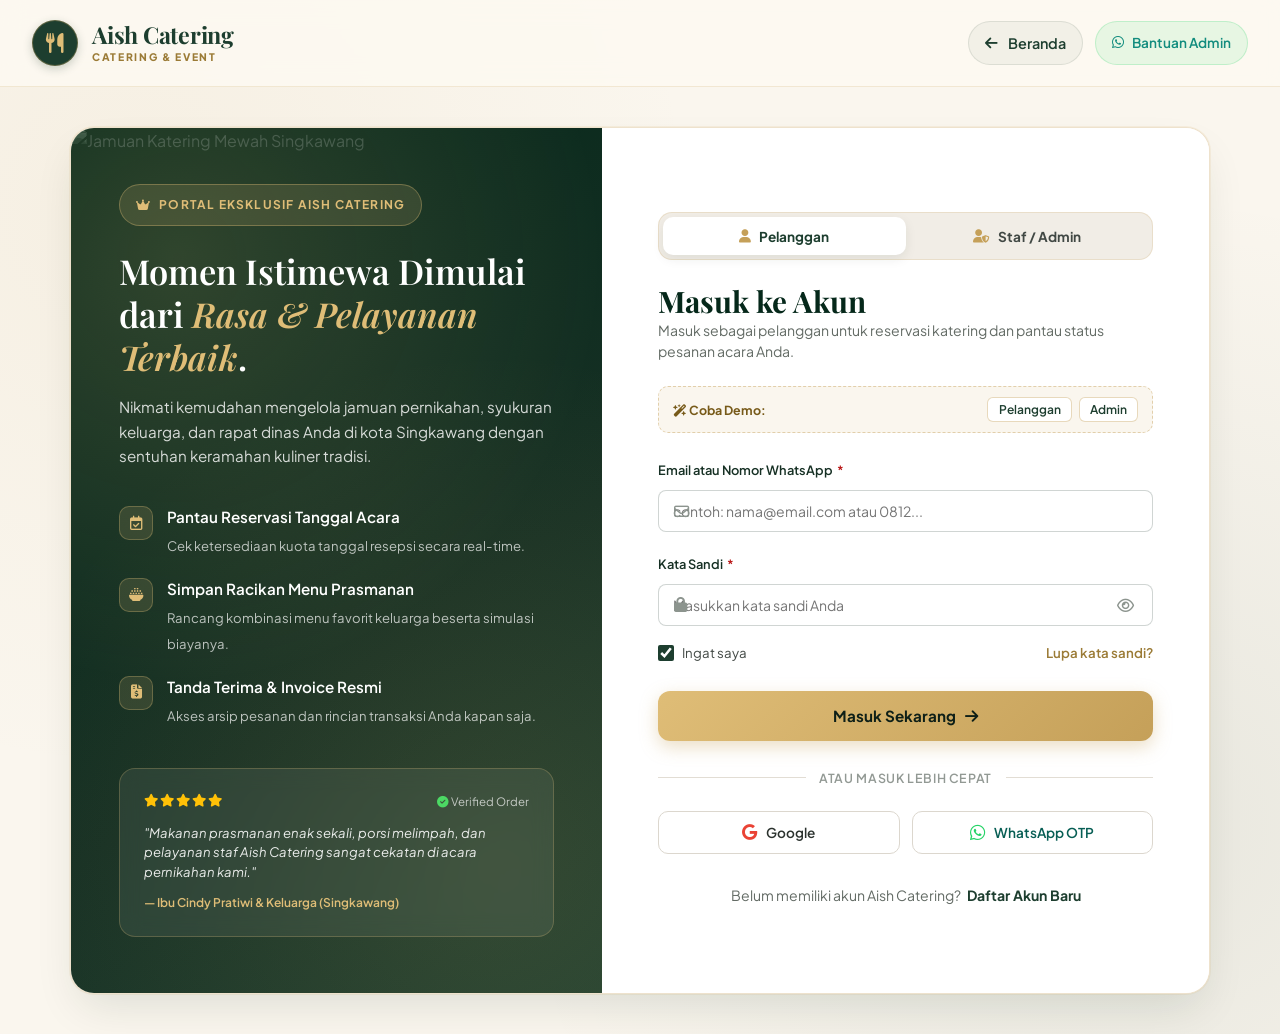
==== login.html @ 2d5d62dc "feat: tambah form login, css auth, navbar Login" ====
<!DOCTYPE html>
<html lang="id">
<head>
  <meta charset="UTF-8">
  <meta name="viewport" content="width=device-width, initial-scale=1.0">
  <title>Masuk Akun - Aish Catering Singkawang | Cita Rasa Istimewa Tradisi Singkawang</title>
  <meta name="description" content="Masuk ke portal resmi Aish Catering Singkawang. Akses rincian pesanan katering, kustomisasi menu prasmanan, dan konsultasi acara Anda.">
  <meta name="keywords" content="login aish catering, masuk aish catering, katering singkawang, portal pelanggan aish catering">

  <!-- Google Fonts: Playfair Display & Plus Jakarta Sans -->
  <link rel="preconnect" href="https://fonts.googleapis.com">
  <link rel="preconnect" href="https://fonts.gstatic.com" crossorigin>
  <link href="https://fonts.googleapis.com/css2?family=Playfair+Display:ital,wght@0,400;0,500;0,600;0,700;1,400;1,600&family=Plus+Jakarta+Sans:ital,wght@0,300;0,400;0,500;0,600;0,700;0,800;1,400&display=swap" rel="stylesheet">

  <!-- FontAwesome Icons -->
  <link rel="stylesheet" href="https://cdnjs.cloudflare.com/ajax/libs/font-awesome/6.4.0/css/all.min.css">

  <!-- Core Stylesheet & Auth Stylesheet -->
  <link rel="stylesheet" href="css/style.css?v=2">
  <link rel="stylesheet" href="css/auth.css?v=1">
</head>
<body class="auth-body">

  <!-- Minimalist Luxury Header -->
  <header class="auth-header">
    <div class="auth-header-container">
      
      <!-- Brand Logo -->
      <a href="index.html" class="brand-logo" id="authBrandLogo" aria-label="Aish Catering Beranda">
        <div class="logo-circle-utensils">
          <i class="fa-solid fa-utensils"></i>
        </div>
        <div class="logo-text">
          <span class="logo-brand-title">Aish Catering</span>
          <span class="logo-brand-subtitle">CATERING &amp; EVENT</span>
        </div>
      </a>

      <!-- Header Quick Actions -->
      <div style="display: flex; align-items: center; gap: 0.75rem;">
        <a href="index.html" class="auth-back-link" id="backToHomeBtn">
          <i class="fa-solid fa-arrow-left"></i>
          <span>Beranda</span>
        </a>

        <a href="https://wa.me/6281345678910?text=Halo%20Admin%20Aish%20Catering,%20saya%20butuh%20bantuan%20mengenai%20akun%20atau%20pemesanan" target="_blank" class="auth-help-link" id="authHelpBtn">
          <i class="fa-brands fa-whatsapp"></i>
          <span>Bantuan Admin</span>
        </a>
      </div>

    </div>
  </header>

  <!-- Main Center Wrapper -->
  <main class="auth-main-wrapper">
    <div class="auth-container">

      <!-- LEFT COLUMN: Visual Heritage Showcase -->
      <div class="auth-showcase">
        <img src="https://images.unsplash.com/photo-1519225421980-715cb0215aed?auto=format&fit=crop&w=1200&q=80" 
             alt="Jamuan Katering Mewah Singkawang" 
             class="auth-showcase-bg-img">

        <div class="auth-showcase-content">
          <div class="auth-badge-pill">
            <i class="fa-solid fa-crown"></i>
            <span>Portal Eksklusif Aish Catering</span>
          </div>

          <h1 class="auth-showcase-title">
            Momen Istimewa Dimulai dari <em>Rasa &amp; Pelayanan Terbaik</em>.
          </h1>

          <p class="auth-showcase-desc">
            Nikmati kemudahan mengelola jamuan pernikahan, syukuran keluarga, dan rapat dinas Anda di kota Singkawang dengan sentuhan keramahan kuliner tradisi.
          </p>

          <!-- List of Benefits -->
          <ul class="auth-benefit-list">
            <li class="auth-benefit-item">
              <div class="auth-benefit-icon">
                <i class="fa-regular fa-calendar-check"></i>
              </div>
              <div class="auth-benefit-text">
                <strong>Pantau Reservasi Tanggal Acara</strong>
                <span>Cek ketersediaan kuota tanggal resepsi secara real-time.</span>
              </div>
            </li>

            <li class="auth-benefit-item">
              <div class="auth-benefit-icon">
                <i class="fa-solid fa-bowl-rice"></i>
              </div>
              <div class="auth-benefit-text">
                <strong>Simpan Racikan Menu Prasmanan</strong>
                <span>Rancang kombinasi menu favorit keluarga beserta simulasi biayanya.</span>
              </div>
            </li>

            <li class="auth-benefit-item">
              <div class="auth-benefit-icon">
                <i class="fa-solid fa-file-invoice-dollar"></i>
              </div>
              <div class="auth-benefit-text">
                <strong>Tanda Terima &amp; Invoice Resmi</strong>
                <span>Akses arsip pesanan dan rincian transaksi Anda kapan saja.</span>
              </div>
            </li>
          </ul>
        </div>

        <!-- Floating Customer Review Card -->
        <div class="auth-quote-card">
          <div class="auth-quote-header">
            <div class="auth-stars">
              <i class="fa-solid fa-star"></i>
              <i class="fa-solid fa-star"></i>
              <i class="fa-solid fa-star"></i>
              <i class="fa-solid fa-star"></i>
              <i class="fa-solid fa-star"></i>
            </div>
            <span style="font-size: 0.72rem; color: rgba(255,255,255,0.7);"><i class="fa-solid fa-circle-check" style="color: #4cd964;"></i> Verified Order</span>
          </div>
          <p>"Makanan prasmanan enak sekali, porsi melimpah, dan pelayanan staf Aish Catering sangat cekatan di acara pernikahan kami."</p>
          <div class="auth-quote-author">— Ibu Cindy Pratiwi &amp; Keluarga (Singkawang)</div>
        </div>

      </div>

      <!-- RIGHT COLUMN: Form Card Panel -->
      <div class="auth-card-panel">

        <!-- PANEL JIKA SUDAH LOGIN -->
        <div class="auth-logged-in-panel" id="loggedInPanel">
          <div class="auth-avatar-circle" id="loggedUserAvatar">A</div>
          <h2 class="auth-logged-title">Selamat Datang Kembali,</h2>
          <h3 id="loggedUserName" style="font-size: 1.25rem; font-weight: 700; color: #1d3e2f; margin-bottom: 0.5rem;">Nama Pengguna</h3>
          <span class="auth-logged-role" id="loggedUserRole">Pelanggan</span>
          <p id="loggedUserEmail" style="font-size: 0.85rem; color: #636b65; margin-bottom: 1.5rem;">user@email.com</p>

          <div class="auth-actions-stack">
            <a href="menu.html" class="btn-auth-submit" style="text-decoration: none;">
              <i class="fa-solid fa-bowl-rice"></i>
              <span>Pilih Menu &amp; Pesan Katering</span>
            </a>
            <a href="index.html" class="btn-auth-social" style="text-decoration: none;">
              <i class="fa-solid fa-house"></i>
              <span>Kembali ke Halaman Utama</span>
            </a>
            <button class="btn-auth-logout" id="btnLogout">
              <i class="fa-solid fa-arrow-right-from-bracket"></i>
              <span>Keluar dari Akun (Logout)</span>
            </button>
          </div>
        </div>

        <!-- SECTION 1: FORM LOGIN -->
        <div id="loginSection">
          
          <!-- Role Tab Switcher -->
          <div class="auth-role-tabs" role="tablist">
            <button type="button" class="auth-role-btn active" id="tabCustomer" role="tab" aria-selected="true">
              <i class="fa-solid fa-user"></i>
              <span>Pelanggan</span>
            </button>
            <button type="button" class="auth-role-btn" id="tabAdmin" role="tab" aria-selected="false">
              <i class="fa-solid fa-user-shield"></i>
              <span>Staf / Admin</span>
            </button>
          </div>

          <!-- Form Header -->
          <div class="auth-form-header">
            <h2 class="auth-form-title">Masuk ke Akun</h2>
            <p class="auth-form-subtitle" id="roleHelpText">
              Masuk sebagai pelanggan untuk reservasi katering dan pantau status pesanan acara Anda.
            </p>
          </div>

          <!-- Quick Demo Bar for Testing -->
          <div class="auth-demo-bar">
            <span><i class="fa-solid fa-wand-magic-sparkles"></i> <strong>Coba Demo:</strong></span>
            <div style="display: flex; gap: 0.4rem;">
              <button type="button" class="auth-demo-btn" id="demoPelangganBtn" title="Gunakan akun demo pelanggan">Pelanggan</button>
              <button type="button" class="auth-demo-btn" id="demoAdminBtn" title="Gunakan akun demo admin">Admin</button>
            </div>
          </div>

          <!-- The Login Form -->
          <form class="auth-form" id="loginForm" novalidate>
            
            <!-- Email / Phone Field -->
            <div class="form-group">
              <label for="loginIdentifier" class="form-label">
                <span>Email atau Nomor WhatsApp <span class="required-mark">*</span></span>
              </label>
              <div class="input-icon-wrapper">
                <i class="fa-regular fa-envelope input-left-icon"></i>
                <input type="text" 
                       id="loginIdentifier" 
                       name="identifier" 
                       class="auth-input" 
                       placeholder="contoh: nama@email.com atau 0812..." 
                       autocomplete="username"
                       required>
              </div>
            </div>

            <!-- Password Field -->
            <div class="form-group">
              <label for="loginPassword" class="form-label">
                <span>Kata Sandi <span class="required-mark">*</span></span>
              </label>
              <div class="input-icon-wrapper">
                <i class="fa-solid fa-lock input-left-icon"></i>
                <input type="password" 
                       id="loginPassword" 
                       name="password" 
                       class="auth-input has-toggle" 
                       placeholder="Masukkan kata sandi Anda" 
                       autocomplete="current-password"
                       required>
                <button type="button" class="password-toggle-btn" data-target="loginPassword" aria-label="Tampilkan Kata Sandi">
                  <i class="fa-regular fa-eye"></i>
                </button>
              </div>
            </div>

            <!-- Options Row: Remember Me & Forgot Password -->
            <div class="auth-options-row">
              <label class="auth-checkbox-label" for="rememberMe">
                <input type="checkbox" id="rememberMe" name="remember" checked>
                <span>Ingat saya</span>
              </label>
              <a href="#" class="auth-forgot-link" id="forgotPasswordBtn">Lupa kata sandi?</a>
            </div>

            <!-- Submit Button -->
            <button type="submit" class="btn-auth-submit" id="btnLoginSubmit">
              <i class="fa-solid fa-spinner spinner-icon"></i>
              <span class="btn-text-content">
                <span>Masuk Sekarang</span>
                <i class="fa-solid fa-arrow-right" style="margin-left: 6px;"></i>
              </span>
            </button>

          </form>

          <!-- Divider -->
          <div class="auth-divider">
            <span>Atau Masuk Lebih Cepat</span>
          </div>

          <!-- Instant / Social Login Grid -->
          <div class="auth-social-grid">
            <button type="button" class="btn-auth-social btn-google" id="btnGoogleLogin">
              <i class="fa-brands fa-google"></i>
              <span>Google</span>
            </button>
            <button type="button" class="btn-auth-social btn-wa" id="btnWaLogin">
              <i class="fa-brands fa-whatsapp"></i>
              <span>WhatsApp OTP</span>
            </button>
          </div>

          <!-- Switch to Register -->
          <div class="auth-switch-footer">
            Belum memiliki akun Aish Catering? 
            <a href="#" class="auth-switch-link" id="toRegisterBtn">Daftar Akun Baru</a>
          </div>

        </div>

        <!-- SECTION 2: FORM REGISTRASI -->
        <div id="registerSection" style="display: none;">
          
          <div class="auth-form-header">
            <span class="auth-badge-pill" style="margin-bottom: 0.75rem; padding: 0.35rem 0.8rem; font-size: 0.7rem;">
              <i class="fa-solid fa-sparkles"></i> Pendaftaran Akun Pelanggan
            </span>
            <h2 class="auth-form-title">Daftar Akun Baru</h2>
            <p class="auth-form-subtitle">
              Nikmati kemudahan reservasi acara katering Singkawang dengan akun resmi Anda.
            </p>
          </div>

          <form class="auth-form" id="registerForm" novalidate>
            
            <!-- Full Name -->
            <div class="form-group">
              <label for="regName" class="form-label">
                <span>Nama Lengkap <span class="required-mark">*</span></span>
              </label>
              <div class="input-icon-wrapper">
                <i class="fa-regular fa-user input-left-icon"></i>
                <input type="text" 
                       id="regName" 
                       class="auth-input" 
                       placeholder="contoh: Ibu Cindy Pratiwi" 
                       required>
              </div>
            </div>

            <!-- WhatsApp Number -->
            <div class="form-group">
              <label for="regPhone" class="form-label">
                <span>Nomor WhatsApp Aktif <span class="required-mark">*</span></span>
              </label>
              <div class="input-icon-wrapper">
                <i class="fa-brands fa-whatsapp input-left-icon"></i>
                <input type="tel" 
                       id="regPhone" 
                       class="auth-input" 
                       placeholder="contoh: 081234567890" 
                       required>
              </div>
            </div>

            <!-- Email -->
            <div class="form-group">
              <label for="regEmail" class="form-label">
                <span>Alamat Email <span class="required-mark">*</span></span>
              </label>
              <div class="input-icon-wrapper">
                <i class="fa-regular fa-envelope input-left-icon"></i>
                <input type="email" 
                       id="regEmail" 
                       class="auth-input" 
                       placeholder="contoh: cindy@email.com" 
                       required>
              </div>
            </div>

            <!-- New Password -->
            <div class="form-group">
              <label for="regPassword" class="form-label">
                <span>Buat Kata Sandi (Min. 6 Karakter) <span class="required-mark">*</span></span>
              </label>
              <div class="input-icon-wrapper">
                <i class="fa-solid fa-lock input-left-icon"></i>
                <input type="password" 
                       id="regPassword" 
                       class="auth-input has-toggle" 
                       placeholder="Minimal 6 karakter kombinasi" 
                       required>
                <button type="button" class="password-toggle-btn" data-target="regPassword" aria-label="Tampilkan Kata Sandi">
                  <i class="fa-regular fa-eye"></i>
                </button>
              </div>
            </div>

            <!-- Confirm Password -->
            <div class="form-group">
              <label for="regPasswordConfirm" class="form-label">
                <span>Ulangi Kata Sandi <span class="required-mark">*</span></span>
              </label>
              <div class="input-icon-wrapper">
                <i class="fa-solid fa-shield-halved input-left-icon"></i>
                <input type="password" 
                       id="regPasswordConfirm" 
                       class="auth-input has-toggle" 
                       placeholder="Ulangi kata sandi di atas" 
                       required>
                <button type="button" class="password-toggle-btn" data-target="regPasswordConfirm" aria-label="Tampilkan Kata Sandi">
                  <i class="fa-regular fa-eye"></i>
                </button>
              </div>
            </div>

            <!-- Terms & Conditions Checkbox -->
            <div class="form-group" style="margin-top: 0.2rem;">
              <label class="auth-checkbox-label" for="regTerms" style="align-items: flex-start;">
                <input type="checkbox" id="regTerms" required style="margin-top: 3px;">
                <span style="font-size: 0.8rem; line-height: 1.4;">
                  Saya menyetujui Ketentuan Layanan &amp; Kebijakan Privasi Aish Catering Singkawang.
                </span>
              </label>
            </div>

            <!-- Register Submit Button -->
            <button type="submit" class="btn-auth-submit" id="btnRegisterSubmit">
              <i class="fa-solid fa-spinner spinner-icon"></i>
              <span class="btn-text-content">
                <span>Daftar Akun Aish Catering</span>
                <i class="fa-solid fa-arrow-right" style="margin-left: 6px;"></i>
              </span>
            </button>

          </form>

          <!-- Switch to Login -->
          <div class="auth-switch-footer">
            Sudah memiliki akun terdaftar? 
            <a href="#" class="auth-switch-link" id="toLoginBtn">Masuk di sini</a>
          </div>

        </div>

      </div>

    </div>
  </main>

  <!-- MODAL: LUPA KATA SANDI -->
  <div class="auth-modal-overlay" id="forgotModal" role="dialog" aria-modal="true" aria-labelledby="forgotTitle">
    <div class="auth-modal-content">
      <button type="button" class="auth-modal-close" id="forgotModalClose" aria-label="Tutup Jendela">&times;</button>
      
      <div style="text-align: center; margin-bottom: 1.25rem;">
        <div style="width: 52px; height: 52px; border-radius: 14px; background: rgba(197,160,89,0.15); color: #775a19; display: flex; align-items: center; justify-content: center; font-size: 1.4rem; margin: 0 auto 0.75rem auto;">
          <i class="fa-solid fa-key"></i>
        </div>
        <h3 id="forgotTitle" style="font-family: var(--font-serif); font-size: 1.4rem; color: #05281a; margin-bottom: 0.35rem;">Pemulihan Kata Sandi</h3>
        <p style="font-size: 0.84rem; color: #636b65;">
          Masukkan email atau nomor WhatsApp yang terdaftar. Kami akan mengirimkan tautan / kode untuk mengatur ulang kata sandi Anda.
        </p>
      </div>

      <form id="forgotForm">
        <div class="form-group" style="margin-bottom: 1.25rem;">
          <label for="forgotEmail" class="form-label">Email atau Nomor WhatsApp</label>
          <div class="input-icon-wrapper">
            <i class="fa-regular fa-envelope input-left-icon"></i>
            <input type="text" id="forgotEmail" class="auth-input" placeholder="contoh: nama@email.com atau 0812..." required>
          </div>
        </div>

        <button type="submit" class="btn-auth-submit" style="width: 100%;">
          <span>Kirim Tautan Pemulihan</span>
          <i class="fa-solid fa-paper-plane" style="margin-left: 6px;"></i>
        </button>
      </form>
    </div>
  </div>

  <!-- Toast Notification Container -->
  <div class="auth-toast-container" id="authToastContainer"></div>

  <!-- Scripts -->
  <script src="js/auth.js?v=1"></script>
</body>
</html>
---- css/style.css ----
/* ===================================================================
   SINGKAWANG HERITAGE CULINARY - DESIGN SYSTEM & STYLESHEET
   Brand: Aish Catering Singkawang
   Movement: Warm Modern Editorial Luxury with Subtle Heritage Filigree
   Palette: Deep Forest Emerald (#1D3E2F, #05281A), Antique Champagne Gold (#C5A059, #DFBD77), Warm Porcelain Cream (#FDF9F1, #FAF6EE)
   Typography: Playfair Display & Plus Jakarta Sans
   =================================================================== */

:root {
  /* Surface System Tokens */
  --surface: #fdf9f1;
  --surface-dim: #dddad2;
  --surface-bright: #fdf9f1;
  --surface-container-lowest: #ffffff;
  --surface-container-low: #f7f3eb;
  --surface-container: #f1ede6;
  --surface-container-high: #ece8e0;
  --surface-container-highest: #e6e2da;
  --on-surface: #1c1c17;
  --on-surface-variant: #414844;
  --inverse-surface: #31302b;
  --inverse-on-surface: #f4f0e8;
  --outline: #727973;
  --outline-variant: #c1c8c2;
  --surface-tint: #446554;

  /* Primary Emerald Tokens */
  --primary: #05281a;
  --on-primary: #ffffff;
  --primary-container: #1d3e2f;
  --on-primary-container: #86a995;
  --inverse-primary: #aacfba;

  /* Secondary Antique Champagne Gold Tokens */
  --secondary: #775a19;
  --on-secondary: #ffffff;
  --secondary-container: #fed488;
  --on-secondary-container: #785a1a;

  /* Tertiary Radiant Gold Leaf Tokens */
  --tertiary: #2f2000;
  --on-tertiary: #ffffff;
  --tertiary-container: #493500;
  --on-tertiary-container: #bd9d5b;

  /* Fixed & Error Tokens */
  --error: #ba1a1a;
  --on-error: #ffffff;
  --error-container: #ffdad6;
  --on-error-container: #93000a;
  --primary-fixed: #c6ebd5;
  --primary-fixed-dim: #aacfba;
  --on-primary-fixed: #002114;
  --on-primary-fixed-variant: #2c4d3d;
  --secondary-fixed: #ffdea5;
  --secondary-fixed-dim: #e9c176;
  --on-secondary-fixed: #261900;
  --on-secondary-fixed-variant: #5d4201;
  --tertiary-fixed: #ffdf9f;
  --tertiary-fixed-dim: #e5c27c;
  --on-tertiary-fixed: #261a00;
  --on-tertiary-fixed-variant: #5a4307;
  --background: #fdf9f1;
  --on-background: #1c1c17;
  --surface-variant: #e6e2da;

  /* Brand Palette Architecture Specifics */
  --color-primary-emerald: #1d3e2f;
  --color-primary-night: #163024;
  --color-primary-deep: #05281a;
  --color-gold-antique: #c5a059;
  --color-gold-leaf: #dfbd77;
  --color-gold-dark: #9b7b36;
  --color-gold-glow: rgba(197, 160, 89, 0.35);

  --color-neutral-surface: #faf6ee;
  --color-neutral-ivory: #fdfbf7;
  --color-dark-foundation: #0e1f17;

  /* Typography Fonts */
  --font-serif: 'Playfair Display', Georgia, serif;
  --font-sans: 'Plus Jakarta Sans', -apple-system, BlinkMacSystemFont, 'Segoe UI', Roboto, sans-serif;

  /* Radii Tokens (Roundedness: 2) */
  --rounded-sm: 0.25rem;       /* 4px */
  --rounded-DEFAULT: 0.5rem;    /* 8px: standard cards, packages, food imagery */
  --rounded-md: 0.75rem;       /* 12px */
  --rounded-lg: 1rem;          /* 16px: action buttons & promotional callouts */
  --rounded-xl: 1.5rem;        /* 24px */
  --rounded-full: 9999px;      /* Pill: dietary labels, chips, floating WA */

  /* Spacing Tokens */
  --gutter: 1.5rem;            /* 24px */
  --gutter-mobile: 1rem;       /* 16px */
  --margin: 3rem;              /* 48px */
  --margin-mobile: 1.25rem;    /* 20px */
  --space-xs: 0.25rem;         /* 4px */
  --space-sm: 0.5rem;          /* 8px */
  --space-md: 1rem;            /* 16px */
  --space-lg: 1.5rem;          /* 24px */
  --space-xl: 2.5rem;          /* 40px */

  /* Elevation & Depth */
  --elevation-0: var(--surface);
  --elevation-1: 0 4px 20px -2px rgba(22, 48, 36, 0.05);
  --elevation-1-border: 1px solid rgba(197, 160, 89, 0.25);
  --elevation-2: 0 12px 32px -4px rgba(22, 48, 36, 0.10);
  --elevation-2-border: 1px solid #c5a059;
  --elevation-3: 0 24px 48px -8px rgba(22, 48, 36, 0.22);
  --elevation-3-sheen: inset 0 1px 0 rgba(223, 189, 119, 0.4);

  /* Transitions */
  --transition-fast: 0.2s cubic-bezier(0.16, 1, 0.3, 1);
  --transition-normal: 0.3s cubic-bezier(0.16, 1, 0.3, 1);
}

/* ==================== BASE RESET ==================== */
*, *::before, *::after {
  box-sizing: border-box;
  margin: 0;
  padding: 0;
}

html {
  scroll-behavior: smooth;
  font-size: 16px;
}

body {
  font-family: var(--font-sans);
  background-color: var(--background);
  color: var(--on-surface);
  line-height: 1.625rem;
  -webkit-font-smoothing: antialiased;
  -moz-osx-font-smoothing: grayscale;
  overflow-x: hidden;
}

img {
  max-width: 100%;
  height: auto;
  display: block;
}

a {
  text-decoration: none;
  color: inherit;
  transition: all var(--transition-fast);
}

button {
  font-family: inherit;
  cursor: pointer;
  border: none;
  background: none;
  transition: all var(--transition-fast);
}

.container {
  width: 100%;
  max-width: 1280px;
  margin: 0 auto;
  padding: 0 var(--gutter);
}

@media (max-width: 768px) {
  .container {
    padding: 0 var(--gutter-mobile);
  }
}

/* ==================== TYPOGRAPHY SCALE ==================== */
.headline-xl {
  font-family: var(--font-serif);
  font-size: 3.5rem;
  font-weight: 600;
  line-height: 4rem;
  letter-spacing: -0.02em;
}

@media (max-width: 768px) {
  .headline-xl {
    font-size: 2.25rem;
    line-height: 2.75rem;
    letter-spacing: -0.01em;
  }
}

.headline-lg {
  font-family: var(--font-serif);
  font-size: 2.5rem;
  font-weight: 600;
  line-height: 3rem;
  letter-spacing: -0.015em;
}

@media (max-width: 768px) {
  .headline-lg {
    font-size: 1.75rem;
    line-height: 2.25rem;
    letter-spacing: -0.01em;
  }
}

.headline-md {
  font-family: var(--font-serif);
  font-size: 1.75rem;
  font-weight: 500;
  line-height: 2.25rem;
}

.headline-sm {
  font-family: var(--font-serif);
  font-size: 1.25rem;
  font-weight: 500;
  line-height: 1.75rem;
}

.title-lg {
  font-family: var(--font-sans);
  font-size: 1.25rem;
  font-weight: 600;
  line-height: 1.75rem;
}

.title-md {
  font-family: var(--font-sans);
  font-size: 1.125rem;
  font-weight: 600;
  line-height: 1.5rem;
}

.body-lg {
  font-family: var(--font-sans);
  font-size: 1.125rem;
  font-weight: 400;
  line-height: 1.75rem;
  color: var(--on-surface-variant);
}

.body-md {
  font-family: var(--font-sans);
  font-size: 1rem;
  font-weight: 400;
  line-height: 1.625rem;
  color: var(--on-surface-variant);
}

.body-sm {
  font-family: var(--font-sans);
  font-size: 0.875rem;
  font-weight: 400;
  line-height: 1.375rem;
  color: var(--on-surface-variant);
}

.label-md {
  font-family: var(--font-sans);
  font-size: 0.875rem;
  font-weight: 600;
  line-height: 1.25rem;
  letter-spacing: 0.05em;
}

.label-sm {
  font-family: var(--font-sans);
  font-size: 0.75rem;
  font-weight: 700;
  line-height: 1rem;
  letter-spacing: 0.08em;
  text-transform: uppercase;
}

/* Utilities */
.text-gold { color: var(--color-gold-antique) !important; }
.text-gold-leaf { color: var(--color-gold-leaf) !important; }
.text-emerald { color: var(--color-primary-emerald) !important; }
.text-center { text-align: center; }
.w-100 { width: 100%; }
.mt-1 { margin-top: var(--space-xs); }
.mt-2 { margin-top: var(--space-md); }
.mt-3 { margin-top: var(--space-lg); }
.mt-4 { margin-top: var(--space-xl); }
.mb-2 { margin-bottom: var(--space-md); }

/* ==================== HERITAGE ACCENTS & DIVIDERS ==================== */
.heritage-divider {
  display: flex;
  align-items: center;
  justify-content: center;
  gap: var(--space-md);
  margin: var(--space-xl) auto;
  max-width: 480px;
}

.heritage-divider .divider-line {
  flex-grow: 1;
  height: 1px;
  background: linear-gradient(90deg, transparent, rgba(197, 160, 89, 0.45), transparent);
}

.leaf-trio-accent {
  display: inline-flex;
  align-items: center;
  gap: 4px;
  color: var(--color-gold-antique);
  font-size: 0.85rem;
  letter-spacing: 2px;
}

/* ==================== BUTTONS ==================== */
.btn {
  display: inline-flex;
  align-items: center;
  justify-content: center;
  gap: 10px;
  padding: 12px 24px;
  border-radius: var(--rounded-lg);
  font-family: var(--font-sans);
  font-weight: 600;
  font-size: 0.95rem;
  transition: all var(--transition-normal);
  text-align: center;
  white-space: nowrap;
}

.btn-lg {
  padding: 14px 30px;
  font-size: 1.05rem;
}

.btn-sm {
  padding: 8px 18px;
  font-size: 0.875rem;
}

/* Primary CTA ("Pesan Sekarang" / "Konsultasi Menu"): Deep emerald #1D3E2F, ivory #FDFBF7, 1px solid #C5A059 */
.btn-primary-cta, .btn-gold {
  background-color: var(--color-primary-emerald);
  color: var(--color-neutral-ivory);
  font-weight: 600;
  border: 1px solid var(--color-gold-antique);
  box-shadow: 0 4px 14px rgba(22, 48, 36, 0.15);
}

.btn-primary-cta:hover, .btn-gold:hover {
  background-color: var(--color-primary-night);
  color: #ffffff;
  border-color: var(--color-gold-leaf);
  box-shadow: 0 4px 16px rgba(197, 160, 89, 0.35);
  transform: translateY(-2px);
}

/* Secondary / Luxury CTA ("Unduh Brosur Paket"): Transparent, 1.5px solid #C5A059, text #1D3E2F */
.btn-secondary-luxury, .btn-outline-white {
  background-color: transparent;
  color: var(--color-primary-emerald);
  border: 1.5px solid var(--color-gold-antique);
}

.btn-secondary-luxury:hover {
  background-color: var(--color-neutral-surface);
  color: var(--color-gold-dark);
  border-color: var(--color-gold-leaf);
  transform: translateY(-1px);
}

/* On dark background variant */
.hero-actions .btn-glass, .cta-buttons-wrap .btn-outline-white {
  background: rgba(253, 251, 247, 0.08);
  backdrop-filter: blur(12px);
  border: 1.5px solid var(--color-gold-antique);
  color: var(--color-neutral-ivory);
}

.hero-actions .btn-glass:hover, .cta-buttons-wrap .btn-outline-white:hover {
  background: var(--color-neutral-surface);
  color: var(--color-primary-night);
  border-color: var(--color-gold-leaf);
  box-shadow: 0 4px 16px rgba(197, 160, 89, 0.3);
  transform: translateY(-2px);
}

.btn-dark-pill {
  background-color: var(--color-primary-emerald);
  color: var(--color-neutral-ivory);
  padding: 10px 22px;
  font-size: 0.875rem;
  border-radius: var(--rounded-lg);
  border: 1px solid var(--color-gold-antique);
}

.btn-dark-pill:hover {
  background-color: var(--color-primary-night);
  border-color: var(--color-gold-leaf);
  color: var(--color-gold-leaf);
  box-shadow: 0 4px 14px rgba(197, 160, 89, 0.3);
  transform: translateY(-1px);
}

/* ==================== BADGES & PILL CHIPS ==================== */
.pill-label {
  display: inline-block;
  font-family: var(--font-sans);
  font-size: 0.75rem;
  font-weight: 700;
  letter-spacing: 0.08em;
  text-transform: uppercase;
  color: var(--color-gold-dark);
  background-color: rgba(197, 160, 89, 0.12);
  padding: 6px 14px;
  border-radius: var(--rounded-full);
  border: 1px solid rgba(197, 160, 89, 0.35);
  margin-bottom: var(--space-sm);
}

.pill-gold {
  background: rgba(197, 160, 89, 0.16);
  color: var(--color-gold-dark);
}

.pill-dark {
  background: var(--color-primary-emerald);
  color: var(--color-gold-leaf);
  border-color: rgba(197, 160, 89, 0.4);
}

/* Dietary Indicators & Selection Chips */
.dietary-chip, .card-halal-chip {
  display: inline-flex;
  align-items: center;
  gap: 5px;
  font-size: 0.72rem;
  font-weight: 600;
  color: var(--color-primary-emerald);
  background-color: var(--color-neutral-surface);
  border: 1px solid rgba(197, 160, 89, 0.4);
  padding: 3px 10px;
  border-radius: var(--rounded-full);
}

.dietary-chip i, .card-halal-chip i {
  color: var(--color-gold-antique);
}

/* ==================== TOP ANNOUNCEMENT BAR ==================== */
.top-bar {
  display: none; /* Hidden to match clean single navbar concept */
  background-color: #11251A;
  color: #D5D0C5;
  font-size: 0.82rem;
  border-bottom: 1px solid rgba(197, 160, 89, 0.25);
  padding: 8px 0;
}

.top-bar-content {
  display: flex;
  align-items: center;
  justify-content: space-between;
}

.top-bar-left, .top-bar-right {
  display: flex;
  align-items: center;
  gap: 20px;
}

.top-contact-link, .top-hours {
  color: #D8D3C7;
  display: inline-flex;
  align-items: center;
  gap: 8px;
  text-decoration: none;
  font-size: 0.82rem;
  font-weight: 500;
}

.top-contact-link i, .top-hours i {
  color: #C5A059;
  font-size: 0.88rem;
}

.top-contact-link:hover {
  color: #DFBD77;
}

.top-tag-badge {
  background-color: #1F382B;
  color: #DFBD77;
  font-size: 0.76rem;
  font-weight: 600;
  padding: 4px 14px;
  border-radius: 9999px;
  border: 1px solid rgba(197, 160, 89, 0.35);
  display: inline-flex;
  align-items: center;
  gap: 6px;
}

.top-tasting-link {
  color: #E2C485;
  font-size: 0.82rem;
  font-weight: 600;
  display: inline-flex;
  align-items: center;
  gap: 6px;
  text-decoration: none;
  transition: all var(--transition-fast);
  cursor: pointer;
}

.top-tasting-link:hover {
  color: #FFFFFF;
}

/* ==================== SITE HEADER (Harmonized Brand Palette) ==================== */
.site-header {
  position: sticky;
  top: 0;
  z-index: 1000;
  background-color: rgba(253, 249, 241, 0.96);
  backdrop-filter: blur(14px);
  -webkit-backdrop-filter: blur(14px);
  border-bottom: 1px solid rgba(197, 160, 89, 0.25);
  box-shadow: 0 4px 18px rgba(22, 48, 36, 0.05);
  transition: all var(--transition-normal);
}

.header-container {
  display: flex;
  align-items: center;
  justify-content: space-between;
  padding-top: 14px;
  padding-bottom: 14px;
  gap: 20px;
}

/* Brand Logo */
.brand-logo {
  display: flex;
  align-items: center;
  gap: 14px;
  text-decoration: none;
  flex-shrink: 0;
}

.logo-circle-utensils {
  width: 46px;
  height: 46px;
  border-radius: 50%;
  background-color: var(--color-primary-emerald);
  color: var(--color-gold-leaf);
  display: flex;
  align-items: center;
  justify-content: center;
  font-size: 1.25rem;
  flex-shrink: 0;
  box-shadow: 0 3px 10px rgba(22, 48, 36, 0.22);
  border: 1px solid rgba(197, 160, 89, 0.35);
  transition: transform var(--transition-fast);
}

.brand-logo:hover .logo-circle-utensils {
  transform: scale(1.05);
}

.logo-text {
  display: flex;
  flex-direction: column;
}

.logo-brand-title {
  font-family: var(--font-serif);
  font-size: 1.45rem;
  font-weight: 700;
  color: var(--color-primary-emerald);
  letter-spacing: -0.01em;
  line-height: 1.15;
  white-space: nowrap;
}

.logo-brand-subtitle {
  font-family: var(--font-sans);
  font-size: 0.65rem;
  font-weight: 800;
  color: var(--color-gold-dark);
  letter-spacing: 0.16em;
  line-height: 1.2;
  margin-top: 2px;
  text-transform: uppercase;
  white-space: nowrap;
}

/* Desktop Nav Menu */
.desktop-nav {
  display: flex;
  align-items: center;
}

.nav-list {
  display: flex;
  align-items: center;
  list-style: none;
  gap: 32px;
  margin: 0;
  padding: 0;
}

.nav-link {
  display: inline-flex;
  align-items: center;
  justify-content: center;
  position: relative;
  font-family: var(--font-sans);
  font-size: 0.95rem;
  font-weight: 600;
  color: var(--on-surface-variant);
  padding: 8px 0;
  background: none;
  border: none;
  transition: color var(--transition-fast);
  text-decoration: none;
  cursor: pointer;
  white-space: nowrap;
}

.nav-link:hover {
  color: var(--color-primary-emerald);
}

.nav-link.active {
  color: var(--color-primary-emerald) !important;
  font-weight: 700;
  background: none;
  box-shadow: none;
}

.nav-link.active::after {
  content: '';
  position: absolute;
  bottom: 0;
  left: 0;
  right: 0;
  height: 2.5px;
  background: linear-gradient(90deg, var(--color-primary-emerald) 0%, var(--color-gold-antique) 100%);
  border-radius: 2px;
}

/* Login Nav Link — distinguished pill style */
.nav-link-login {
  display: inline-flex;
  align-items: center;
  gap: 6px;
  padding: 7px 16px !important;
  background: transparent;
  color: var(--color-primary-emerald) !important;
  border: 1.5px solid rgba(29, 62, 47, 0.22);
  border-radius: 999px;
  font-size: 0.88rem !important;
  font-weight: 700 !important;
  transition: all var(--transition-fast);
}

.nav-link-login i {
  font-size: 0.88rem;
  color: var(--color-gold-antique);
  transition: color var(--transition-fast);
}

.nav-link-login:hover {
  background: var(--color-primary-emerald) !important;
  color: #ffffff !important;
  border-color: var(--color-primary-emerald);
  box-shadow: 0 4px 14px rgba(29, 62, 47, 0.2);
  transform: translateY(-1px);
}

.nav-link-login:hover i {
  color: var(--color-gold-leaf);
}

/* Aktif (saat di halaman login) */
.nav-link-login.active {
  background: var(--color-primary-emerald) !important;
  color: #ffffff !important;
  border-color: var(--color-primary-emerald);
}

.nav-link-login.active::after {
  display: none; /* Tidak perlu underline untuk pill style */
}


/* Header Actions */
.header-actions {
  display: flex;
  align-items: center;
  gap: 14px;
  flex-shrink: 0;
}

/* Hubungi Kami Button (Deep Emerald & Antique Gold Border) */
.btn-concept-consult {
  display: inline-flex;
  align-items: center;
  justify-content: center;
  gap: 9px;
  background-color: var(--color-primary-emerald);
  color: var(--color-neutral-ivory);
  font-family: var(--font-sans);
  font-size: 0.92rem;
  font-weight: 600;
  padding: 10px 22px;
  border-radius: 8px;
  border: 1px solid var(--color-gold-antique);
  text-decoration: none;
  transition: all var(--transition-fast);
  box-shadow: 0 4px 14px rgba(22, 48, 36, 0.15);
  white-space: nowrap;
  cursor: pointer;
}

.btn-concept-consult i {
  font-size: 1.05rem;
  color: var(--color-gold-leaf);
}

.btn-concept-consult:hover {
  background-color: var(--color-primary-night);
  color: #FFFFFF;
  border-color: var(--color-gold-leaf);
  transform: translateY(-1px);
  box-shadow: 0 4px 16px rgba(197, 160, 89, 0.35);
}

.btn-concept-consult:hover i {
  color: #FFFFFF;
}

/* Header Login Button */
.btn-header-login {
  display: inline-flex;
  align-items: center;
  justify-content: center;
  gap: 7px;
  background-color: transparent;
  color: var(--color-primary-emerald);
  font-family: var(--font-sans);
  font-size: 0.92rem;
  font-weight: 600;
  padding: 9px 18px;
  border-radius: 8px;
  border: 1.5px solid rgba(29, 62, 47, 0.25);
  text-decoration: none;
  transition: all var(--transition-fast);
  white-space: nowrap;
  cursor: pointer;
}

.btn-header-login i {
  color: var(--color-gold-antique);
  font-size: 0.95rem;
}

.btn-header-login:hover {
  background-color: var(--color-primary-emerald);
  color: #FFFFFF;
  border-color: var(--color-primary-emerald);
  transform: translateY(-1px);
  box-shadow: 0 4px 12px rgba(22, 48, 36, 0.12);
}

.btn-header-login:hover i {
  color: var(--color-gold-leaf);
}

/* Mobile Toggle Hamburger Button */
.mobile-toggle {
  display: none;
  flex-direction: column;
  justify-content: center;
  align-items: center;
  gap: 5px;
  width: 42px;
  height: 42px;
  padding: 8px;
  background: rgba(29, 62, 47, 0.08);
  border-radius: 8px;
  border: 1px solid rgba(197, 160, 89, 0.35);
  cursor: pointer;
  transition: all var(--transition-fast);
  flex-shrink: 0;
}

.mobile-toggle:hover {
  background: rgba(29, 62, 47, 0.15);
  border-color: var(--color-gold-antique);
}

.mobile-toggle span {
  display: block;
  width: 22px;
  height: 2.2px;
  background-color: var(--color-primary-emerald);
  border-radius: 2px;
  transition: transform 0.3s cubic-bezier(0.16, 1, 0.3, 1), opacity 0.25s ease;
  transform-origin: center;
}

/* Hamburger to X Transform */
.mobile-toggle.active span:nth-child(1) {
  transform: translateY(7.2px) rotate(45deg);
}

.mobile-toggle.active span:nth-child(2) {
  opacity: 0;
  transform: scaleX(0);
}

.mobile-toggle.active span:nth-child(3) {
  transform: translateY(-7.2px) rotate(-45deg);
}

/* Responsive Rules for Header */
@media (max-width: 1100px) {
  .nav-list {
    gap: 20px;
  }
  .nav-link {
    font-size: 0.9rem;
  }
  .btn-concept-consult {
    padding: 9px 18px;
    font-size: 0.88rem;
  }
}

@media (max-width: 960px) {
  .desktop-nav {
    display: none;
  }
  .mobile-toggle {
    display: flex;
  }
  .btn-concept-consult {
    display: inline-flex;
  }
}

@media (max-width: 580px) {
  .btn-concept-consult {
    padding: 8px 14px;
    font-size: 0.82rem;
    gap: 6px;
  }
  .btn-concept-consult i {
    font-size: 0.95rem;
  }
}

@media (max-width: 440px) {
  .header-container {
    padding-top: 10px;
    padding-bottom: 10px;
    gap: 10px;
  }
  .logo-circle-utensils {
    width: 38px;
    height: 38px;
    font-size: 1.05rem;
  }
  .logo-brand-title {
    font-size: 1.22rem;
  }
  .logo-brand-subtitle {
    font-size: 0.54rem;
    letter-spacing: 0.1em;
  }
  .brand-logo {
    gap: 10px;
  }
  .btn-concept-consult {
    padding: 7px 11px;
    font-size: 0.78rem;
    gap: 5px;
  }
  .mobile-toggle {
    width: 38px;
    height: 38px;
    padding: 7px;
  }
  .mobile-toggle span {
    width: 20px;
  }
}

@media (max-width: 360px) {
  .btn-concept-consult span {
    display: none;
  }
  .btn-concept-consult {
    padding: 8px 12px;
  }
}

/* ==================== HERO SECTION ==================== */
.hero-section {
  position: relative;
  background-color: var(--color-dark-foundation);
  background-image: radial-gradient(circle at 80% 20%, rgba(197, 160, 89, 0.14) 0%, transparent 60%),
                    radial-gradient(circle at 10% 70%, rgba(29, 62, 47, 0.65) 0%, transparent 50%);
  color: var(--color-neutral-ivory);
  padding: 64px 0 88px 0;
  overflow: hidden;
}

.hero-container {
  display: grid;
  grid-template-columns: 1.15fr 0.85fr;
  align-items: center;
  gap: 48px;
  position: relative;
  z-index: 2;
}

.hero-badge {
  display: inline-flex;
  align-items: center;
  gap: 8px;
  font-family: var(--font-sans);
  font-size: 0.75rem;
  font-weight: 700;
  letter-spacing: 0.08em;
  text-transform: uppercase;
  color: var(--color-gold-leaf);
  background-color: rgba(197, 160, 89, 0.12);
  padding: 6px 14px;
  border-radius: var(--rounded-full);
  border: 1px solid rgba(197, 160, 89, 0.35);
  margin-bottom: var(--space-md);
}

.hero-badge .badge-dot {
  width: 7px;
  height: 7px;
  border-radius: var(--rounded-full);
  background-color: #25d366;
  box-shadow: 0 0 8px #25d366;
}

.hero-title {
  font-family: var(--font-serif);
  font-size: 3.5rem;
  font-weight: 600;
  line-height: 4rem;
  letter-spacing: -0.02em;
  color: #ffffff;
  margin-bottom: 22px;
}

.hero-desc {
  font-size: 1.05rem;
  line-height: 1.7rem;
  color: #c1c8c2;
  margin-bottom: 34px;
  max-width: 580px;
}

.hero-actions {
  display: flex;
  align-items: center;
  gap: 16px;
  margin-bottom: 48px;
  flex-wrap: wrap;
}

/* Trust Bar */
.hero-trust-bar {
  display: grid;
  grid-template-columns: repeat(4, 1fr);
  gap: 16px;
  padding-top: 24px;
  border-top: 1px solid rgba(255, 255, 255, 0.12);
}

.trust-item {
  display: flex;
  align-items: center;
  gap: 10px;
}

.trust-icon {
  width: 36px;
  height: 36px;
  border-radius: var(--rounded-full);
  background-color: rgba(197, 160, 89, 0.16);
  color: var(--color-gold-antique);
  display: flex;
  align-items: center;
  justify-content: center;
  font-size: 0.95rem;
  flex-shrink: 0;
}

.trust-info strong {
  display: block;
  font-size: 0.875rem;
  font-weight: 600;
  color: #ffffff;
}

.trust-info span {
  display: block;
  font-size: 0.72rem;
  color: #aacfba;
}

/* Hero Visual */
.hero-visual {
  position: relative;
}

.hero-image-wrapper {
  position: relative;
  border-radius: var(--rounded-xl);
  padding: 8px;
  background: linear-gradient(145deg, rgba(197, 160, 89, 0.35), rgba(255, 255, 255, 0.05));
  box-shadow: var(--elevation-3);
}

.hero-main-img {
  width: 100%;
  height: 520px;
  object-fit: cover;
  border-radius: calc(var(--rounded-xl) - 4px);
  border: 1px solid rgba(255, 255, 255, 0.1);
}

.floating-exp-badge {
  position: absolute;
  top: -16px;
  right: -16px;
  width: 105px;
  height: 105px;
  border-radius: var(--rounded-full);
  background: radial-gradient(circle at 30% 30%, #ffdf9f, #c5a059);
  color: var(--color-primary-deep);
  display: flex;
  flex-direction: column;
  align-items: center;
  justify-content: center;
  text-align: center;
  border: 4px solid var(--color-dark-foundation);
  box-shadow: 0 10px 25px rgba(0, 0, 0, 0.35);
  z-index: 3;
}

.floating-exp-badge .badge-num {
  font-family: var(--font-serif);
  font-size: 2.1rem;
  font-weight: 600;
  line-height: 1;
}

.floating-exp-badge .badge-text {
  font-size: 0.65rem;
  font-weight: 700;
  line-height: 1.1;
  text-transform: uppercase;
  max-width: 70px;
}

.hero-review-card {
  position: absolute;
  bottom: 24px;
  left: 24px;
  right: 24px;
  background: rgba(14, 31, 23, 0.90);
  backdrop-filter: blur(12px);
  border: 1px solid rgba(197, 160, 89, 0.35);
  border-radius: var(--rounded-md);
  padding: 18px 22px;
  box-shadow: var(--elevation-3);
}

.review-header {
  display: flex;
  align-items: center;
  justify-content: space-between;
  margin-bottom: 6px;
}

.review-client {
  font-size: 0.72rem;
  font-weight: 700;
  letter-spacing: 0.08em;
  color: var(--color-gold-antique);
}

.review-stars {
  color: #ffb703;
  font-size: 0.8rem;
  display: flex;
  gap: 2px;
}

.review-package {
  font-family: var(--font-serif);
  font-size: 1.25rem;
  font-weight: 600;
  color: #ffffff;
  margin-bottom: 4px;
}

.review-quote {
  font-size: 0.82rem;
  color: #c1c8c2;
  line-height: 1.45;
}

/* ==================== SECTION COMMONS ==================== */
.section {
  padding: 80px 0;
}

.section-header-split {
  display: grid;
  grid-template-columns: 1.1fr 0.9fr;
  align-items: flex-end;
  gap: 40px;
  margin-bottom: 48px;
}

.section-title {
  font-family: var(--font-serif);
  font-size: 2.5rem;
  font-weight: 600;
  line-height: 3rem;
  letter-spacing: -0.015em;
  color: var(--color-primary-night);
}

.section-lead {
  font-size: 1.05rem;
  color: var(--on-surface-variant);
  line-height: 1.7rem;
}

.section-center-header {
  max-width: 720px;
  margin: 0 auto 48px auto;
  text-align: center;
}

.section-subtitle {
  font-size: 1rem;
  color: var(--on-surface-variant);
  margin-top: 10px;
  line-height: 1.6;
}

/* ==================== SECTION 2: KEUNGGULAN (Level 1 Elevation) ==================== */
.section-values {
  background-color: var(--surface);
}

.values-grid {
  display: grid;
  grid-template-columns: repeat(3, 1fr);
  gap: 28px;
}

.value-card {
  background-color: var(--surface-container-lowest);
  border: var(--elevation-1-border);
  box-shadow: var(--elevation-1);
  border-radius: var(--rounded-DEFAULT);
  padding: 34px 28px;
  transition: all var(--transition-normal);
  display: flex;
  flex-direction: column;
}

.value-card:hover {
  transform: translateY(-5px);
  box-shadow: var(--elevation-2);
  border: var(--elevation-2-border);
}

.value-icon-box {
  width: 52px;
  height: 52px;
  border-radius: var(--rounded-md);
  background-color: var(--color-primary-emerald);
  color: var(--color-gold-antique);
  display: flex;
  align-items: center;
  justify-content: center;
  font-size: 1.3rem;
  margin-bottom: 22px;
  box-shadow: 0 4px 12px rgba(22, 48, 36, 0.12);
}

.value-card-title {
  font-family: var(--font-serif);
  font-size: 1.5rem;
  font-weight: 600;
  color: var(--color-primary-night);
  margin-bottom: 12px;
  line-height: 1.3;
}

.value-card-desc {
  font-size: 0.9rem;
  color: var(--on-surface-variant);
  line-height: 1.6;
  margin-bottom: 22px;
  flex-grow: 1;
}

.card-arrow-link {
  display: inline-flex;
  align-items: center;
  gap: 8px;
  font-size: 0.85rem;
  font-weight: 600;
  color: var(--color-gold-dark);
  padding: 0;
}

.card-arrow-link:hover {
  color: var(--color-primary-emerald);
  gap: 12px;
}

/* ==================== SECTION 3: KATEGORI LAYANAN ==================== */
.section-categories {
  background-color: var(--surface-container-low);
  border-top: 1px solid var(--outline-variant);
  border-bottom: 1px solid var(--outline-variant);
}

.categories-grid {
  display: grid;
  grid-template-columns: repeat(2, 1fr);
  gap: 32px;
}

/* Culinary Package Cards */
.category-card {
  position: relative;
  background-color: var(--surface-container-lowest);
  border: var(--elevation-1-border);
  box-shadow: var(--elevation-1);
  border-radius: var(--rounded-DEFAULT);
  overflow: hidden;
  transition: all var(--transition-normal);
  display: flex;
  flex-direction: column;
}

.category-card:hover {
  transform: translateY(-5px);
  box-shadow: var(--elevation-2);
  border: var(--elevation-2-border);
}

/* Signature Highlight: 2px solid #C5A059 */
.category-card.featured-package-card {
  border: 2px solid var(--color-gold-antique);
  box-shadow: 0 8px 28px rgba(197, 160, 89, 0.25);
}

.featured-ribbon-badge {
  position: absolute;
  top: 14px;
  left: 14px;
  background: var(--color-primary-emerald);
  color: var(--color-gold-leaf);
  font-size: 0.72rem;
  font-weight: 700;
  letter-spacing: 0.05em;
  padding: 5px 12px;
  border-radius: var(--rounded-full);
  border: 1px solid var(--color-gold-antique);
  z-index: 5;
  display: inline-flex;
  align-items: center;
  gap: 6px;
  box-shadow: 0 4px 10px rgba(0, 0, 0, 0.25);
}

/* 16:10 Photo Ratio */
.card-image-wrap {
  position: relative;
  width: 100%;
  aspect-ratio: 16 / 10;
  overflow: hidden;
  background-color: var(--surface-container-high);
}

.card-image-wrap img {
  width: 100%;
  height: 100%;
  object-fit: cover;
  transition: transform 0.6s ease;
}

.category-card:hover .card-image-wrap img {
  transform: scale(1.05);
}

/* Top-right overlay badge */
.card-tag-badge {
  position: absolute;
  top: 14px;
  right: 14px;
  background-color: rgba(14, 31, 23, 0.88);
  backdrop-filter: blur(8px);
  color: var(--color-gold-antique);
  font-size: 0.72rem;
  font-weight: 700;
  letter-spacing: 0.05em;
  padding: 5px 12px;
  border-radius: var(--rounded-full);
  border: 1px solid rgba(197, 160, 89, 0.35);
}

.card-meta-pill {
  position: absolute;
  bottom: 14px;
  right: 14px;
  background: rgba(14, 31, 23, 0.85);
  backdrop-filter: blur(8px);
  color: #ffffff;
  font-size: 0.75rem;
  font-weight: 600;
  padding: 4px 12px;
  border-radius: var(--rounded-full);
  border: 1px solid rgba(255, 255, 255, 0.15);
  display: inline-flex;
  align-items: center;
  gap: 6px;
}

.category-card-body {
  padding: 24px;
  display: flex;
  flex-direction: column;
  flex-grow: 1;
}

.category-card-meta-top {
  display: flex;
  align-items: center;
  gap: 8px;
  margin-bottom: 10px;
}

.card-rating-chip {
  font-size: 0.72rem;
  font-weight: 700;
  color: var(--color-primary-night);
  background-color: rgba(197, 160, 89, 0.14);
  padding: 3px 8px;
  border-radius: var(--rounded-full);
}

.category-card-title {
  font-family: var(--font-serif);
  font-size: 1.65rem;
  font-weight: 600;
  color: var(--color-primary-night);
  margin-bottom: 8px;
  line-height: 1.25;
}

.category-card-desc {
  font-size: 0.875rem;
  color: var(--on-surface-variant);
  line-height: 1.55;
  margin-bottom: 18px;
}

/* Itemized list with delicate laurel bullet points */
.category-features-list {
  list-style: none;
  margin-bottom: 22px;
  display: flex;
  flex-direction: column;
  gap: 8px;
}

.category-features-list li {
  font-size: 0.85rem;
  color: #2c4d3d;
  display: flex;
  align-items: center;
  gap: 10px;
}

.laurel-bullet {
  color: var(--color-gold-antique);
  font-size: 0.8rem;
  display: inline-flex;
  align-items: center;
}

.category-card-footer {
  margin-top: auto;
  padding-top: 18px;
  border-top: 1px solid var(--surface-container-high);
  display: flex;
  align-items: center;
  justify-content: space-between;
}

/* Price highlighted in bold deep forest green with gold subtext */
.price-meta {
  display: flex;
  flex-direction: column;
}

.price-sub {
  font-size: 0.72rem;
  color: var(--color-gold-dark);
  font-weight: 600;
  text-transform: uppercase;
  letter-spacing: 0.05em;
}

.price-value {
  font-family: var(--font-serif);
  font-size: 1.5rem;
  font-weight: 600;
  color: var(--color-primary-deep);
}

.price-unit {
  font-family: var(--font-sans);
  font-size: 0.8rem;
  font-weight: 500;
  color: var(--on-surface-variant);
}

/* ==================== INTERACTIVE SECTION: KALKULATOR BIAYA ==================== */
.section-calculator {
  background-color: var(--surface);
  padding: 80px 0;
}

.calculator-card {
  background: linear-gradient(145deg, var(--color-primary-deep) 0%, var(--color-dark-foundation) 100%);
  border: 1px solid var(--color-gold-antique);
  border-radius: var(--rounded-xl);
  padding: 48px 40px;
  color: #ffffff;
  box-shadow: var(--elevation-3);
}

.calc-header {
  text-align: center;
  max-width: 650px;
  margin: 0 auto 36px auto;
}

.calc-title {
  font-family: var(--font-serif);
  font-size: 2.5rem;
  font-weight: 600;
  color: #ffffff;
  margin-top: 6px;
  margin-bottom: 10px;
}

.calc-desc {
  font-size: 0.95rem;
  color: #c1c8c2;
}

.calc-body-grid {
  display: grid;
  grid-template-columns: 1.2fr 0.8fr;
  gap: 36px;
  align-items: start;
}

.calc-group {
  margin-bottom: 24px;
}

.calc-label {
  display: block;
  font-size: 0.9rem;
  font-weight: 600;
  color: #ffffff;
  margin-bottom: 12px;
}

.package-radio-grid {
  display: grid;
  grid-template-columns: repeat(2, 1fr);
  gap: 12px;
}

.package-radio-item {
  position: relative;
  background: rgba(255, 255, 255, 0.05);
  border: 1px solid rgba(255, 255, 255, 0.15);
  border-radius: var(--rounded-md);
  padding: 14px;
  cursor: pointer;
  transition: all var(--transition-fast);
}

.package-radio-item:hover {
  background: rgba(255, 255, 255, 0.1);
  border-color: rgba(197, 160, 89, 0.5);
}

.package-radio-item.active {
  background: rgba(197, 160, 89, 0.18);
  border-color: var(--color-gold-antique);
  box-shadow: 0 0 16px rgba(197, 160, 89, 0.25);
}

.package-radio-title {
  font-weight: 600;
  font-size: 0.875rem;
  color: #ffffff;
  margin-bottom: 3px;
}

.package-radio-price {
  font-size: 0.78rem;
  color: var(--color-gold-leaf);
}

/* Slider Controls */
.slider-header-wrap {
  display: flex;
  align-items: center;
  justify-content: space-between;
  margin-bottom: 10px;
}

.portion-display {
  background: rgba(197, 160, 89, 0.2);
  color: var(--color-gold-leaf);
  border: 1px solid rgba(197, 160, 89, 0.4);
  padding: 3px 12px;
  border-radius: var(--rounded-full);
  font-size: 0.875rem;
}

.styled-range {
  width: 100%;
  height: 8px;
  border-radius: 4px;
  background: rgba(255, 255, 255, 0.2);
  outline: none;
  -webkit-appearance: none;
  appearance: none;
  cursor: pointer;
}

.styled-range::-webkit-slider-thumb {
  -webkit-appearance: none;
  appearance: none;
  width: 22px;
  height: 22px;
  border-radius: var(--rounded-full);
  background: var(--color-gold-antique);
  cursor: pointer;
  box-shadow: 0 0 10px rgba(197, 160, 89, 0.7);
  border: 2px solid #ffffff;
  transition: transform var(--transition-fast);
}

.styled-range::-webkit-slider-thumb:hover {
  transform: scale(1.15);
}

.range-ticks {
  display: flex;
  justify-content: space-between;
  font-size: 0.72rem;
  color: #86a995;
  margin-top: 6px;
}

/* Addons */
.addons-list {
  display: flex;
  flex-direction: column;
  gap: 10px;
}

.addon-checkbox-label {
  display: flex;
  align-items: center;
  justify-content: space-between;
  background: rgba(255, 255, 255, 0.04);
  border: 1px solid rgba(255, 255, 255, 0.12);
  padding: 10px 14px;
  border-radius: var(--rounded-sm);
  cursor: pointer;
  transition: all var(--transition-fast);
  font-size: 0.85rem;
}

.addon-checkbox-label:hover {
  background: rgba(255, 255, 255, 0.08);
}

.addon-checkbox-label input {
  margin-right: 10px;
  accent-color: var(--color-gold-antique);
}

.addon-left {
  display: flex;
  align-items: center;
}

.addon-price {
  font-weight: 600;
  color: var(--color-gold-leaf);
  font-size: 0.82rem;
}

/* Summary Box */
.summary-box {
  background: rgba(255, 255, 255, 0.06);
  border: 1px solid rgba(197, 160, 89, 0.35);
  border-radius: var(--rounded-lg);
  padding: 28px 24px;
  backdrop-filter: blur(10px);
}

.summary-badge {
  font-size: 0.7rem;
  font-weight: 700;
  letter-spacing: 0.08em;
  color: var(--color-gold-antique);
}

.summary-title {
  font-family: var(--font-serif);
  font-size: 1.45rem;
  font-weight: 600;
  color: #ffffff;
  margin-top: 4px;
  margin-bottom: 18px;
}

.summary-breakdown {
  display: flex;
  flex-direction: column;
  gap: 12px;
  font-size: 0.875rem;
}

.breakdown-row {
  display: flex;
  justify-content: space-between;
  align-items: center;
  color: #c1c8c2;
}

.breakdown-row strong {
  color: #ffffff;
}

.breakdown-divider {
  height: 1px;
  background: rgba(255, 255, 255, 0.15);
  margin: 6px 0;
}

.total-row {
  align-items: flex-start;
  padding-top: 8px;
}

.total-label {
  font-size: 0.95rem;
  font-weight: 600;
  color: #ffffff;
  display: block;
}

.tax-note {
  font-size: 0.7rem;
  color: #86a995;
  display: block;
}

.total-price {
  font-family: var(--font-serif);
  font-size: 2rem;
  font-weight: 600;
  color: var(--color-gold-leaf);
}

.summary-perks {
  margin: 20px 0;
  display: flex;
  flex-direction: column;
  gap: 8px;
}

.perk-item {
  font-size: 0.78rem;
  color: #c1c8c2;
  display: flex;
  align-items: center;
  gap: 8px;
}

/* ==================== SECTION 4: 6 MENU SIGNATURE ==================== */
.section-signature {
  background-color: var(--surface);
}

/* Menu Filter Chips: Pill 9999px with 1px solid rgba(197, 160, 89, 0.4) on #FAF6EE */
.menu-filter-bar {
  display: flex;
  align-items: center;
  gap: 10px;
  margin-bottom: 36px;
  flex-wrap: wrap;
}

.menu-filter-btn {
  padding: 8px 20px;
  border-radius: var(--rounded-full);
  background-color: var(--color-neutral-surface);
  border: 1px solid rgba(197, 160, 89, 0.4);
  color: var(--color-primary-night);
  font-size: 0.85rem;
  font-weight: 600;
  transition: all var(--transition-fast);
}

.menu-filter-btn:hover {
  border-color: var(--color-gold-antique);
  color: var(--color-gold-dark);
  background-color: #ffffff;
}

/* Active chip: #1D3E2F fill with #DFBD77 typography */
.menu-filter-btn.active {
  background-color: var(--color-primary-emerald);
  color: var(--color-gold-leaf);
  border-color: var(--color-primary-emerald);
  box-shadow: 0 4px 12px rgba(22, 48, 36, 0.15);
}

.signature-grid {
  display: grid;
  grid-template-columns: repeat(3, 1fr);
  gap: 28px;
}

.dish-card {
  background-color: var(--surface-container-lowest);
  border: var(--elevation-1-border);
  border-radius: var(--rounded-DEFAULT);
  overflow: hidden;
  box-shadow: var(--elevation-1);
  transition: all var(--transition-normal);
  display: flex;
  flex-direction: column;
}

.dish-card:hover {
  transform: translateY(-5px);
  box-shadow: var(--elevation-2);
  border: var(--elevation-2-border);
}

.dish-img-wrap {
  position: relative;
  height: 220px;
  overflow: hidden;
  background-color: var(--surface-container-high);
}

.dish-img-wrap img {
  width: 100%;
  height: 100%;
  object-fit: cover;
  transition: transform 0.6s ease;
}

.dish-card:hover .dish-img-wrap img {
  transform: scale(1.06);
}

.dish-badge-pill {
  position: absolute;
  top: 14px;
  right: 14px;
  background: rgba(14, 31, 23, 0.88);
  backdrop-filter: blur(8px);
  color: var(--color-gold-leaf);
  font-size: 0.68rem;
  font-weight: 700;
  letter-spacing: 0.05em;
  padding: 4px 10px;
  border-radius: var(--rounded-full);
  border: 1px solid rgba(197, 160, 89, 0.35);
}

.dish-body {
  padding: 22px;
  display: flex;
  flex-direction: column;
  flex-grow: 1;
}

.dish-dietary-strip {
  display: flex;
  align-items: center;
  gap: 6px;
  margin-bottom: 10px;
}

.dish-title {
  font-family: var(--font-serif);
  font-size: 1.45rem;
  font-weight: 600;
  color: var(--color-primary-night);
  margin-bottom: 8px;
  line-height: 1.25;
}

.dish-desc {
  font-size: 0.86rem;
  color: var(--on-surface-variant);
  line-height: 1.6;
  margin-bottom: 16px;
  flex-grow: 1;
}

.dish-tag-info {
  display: flex;
  align-items: center;
  gap: 6px;
  font-size: 0.75rem;
  color: var(--color-gold-dark);
  font-weight: 600;
  margin-bottom: 16px;
  padding-top: 10px;
  border-top: 1px dashed var(--outline-variant);
}

.dish-footer-actions {
  display: flex;
  align-items: center;
  justify-content: space-between;
  gap: 10px;
}

.btn-dish-detail {
  font-size: 0.82rem;
  font-weight: 600;
  color: var(--color-primary-night);
  display: inline-flex;
  align-items: center;
  gap: 5px;
}

.btn-dish-detail:hover {
  color: var(--color-gold-dark);
}

.btn-dish-add {
  padding: 7px 14px;
  border-radius: var(--rounded-full);
  background-color: var(--color-neutral-surface);
  border: 1px solid rgba(197, 160, 89, 0.4);
  color: var(--color-primary-night);
  font-size: 0.78rem;
  font-weight: 600;
  display: inline-flex;
  align-items: center;
  gap: 6px;
}

.btn-dish-add:hover {
  background-color: var(--color-primary-emerald);
  color: var(--color-gold-leaf);
  border-color: var(--color-primary-emerald);
}

/* Download Catalog Banner */
.download-catalog-banner {
  margin-top: 48px;
  background: linear-gradient(135deg, var(--color-primary-deep) 0%, var(--color-primary-emerald) 100%);
  border: 1px solid var(--color-gold-antique);
  border-radius: var(--rounded-DEFAULT);
  padding: 24px 32px;
  box-shadow: var(--elevation-2);
}

.catalog-banner-inner {
  display: flex;
  align-items: center;
  justify-content: space-between;
  gap: 24px;
}

.catalog-left {
  display: flex;
  align-items: center;
  gap: 20px;
}

.catalog-icon-wrap {
  width: 52px;
  height: 52px;
  border-radius: var(--rounded-full);
  background: rgba(197, 160, 89, 0.16);
  color: var(--color-gold-leaf);
  display: flex;
  align-items: center;
  justify-content: center;
  font-size: 1.4rem;
  flex-shrink: 0;
  border: 1px solid rgba(197, 160, 89, 0.35);
}

.catalog-title {
  font-family: var(--font-serif);
  font-size: 1.45rem;
  font-weight: 600;
  color: #ffffff;
  margin-bottom: 4px;
}

.catalog-desc {
  font-size: 0.85rem;
  color: #c1c8c2;
  max-width: 580px;
}

/* ==================== SECTION 5: TESTIMONI ==================== */
.section-testimonials {
  background-color: var(--surface-container-low);
  border-top: 1px solid var(--outline-variant);
}

.stats-boxes-wrap {
  display: flex;
  align-items: center;
  gap: 20px;
  justify-content: flex-end;
}

.stat-score-card {
  background-color: var(--surface-container-lowest);
  border: var(--elevation-1-border);
  box-shadow: var(--elevation-1);
  border-radius: var(--rounded-md);
  padding: 16px 24px;
  text-align: center;
  min-width: 140px;
}

.stat-number {
  font-family: var(--font-serif);
  font-size: 2.2rem;
  font-weight: 600;
  color: var(--color-primary-night);
  line-height: 1;
}

.stat-max {
  font-size: 1.1rem;
  color: var(--on-surface-variant);
}

.stat-stars {
  color: #ffb703;
  font-size: 0.78rem;
  margin: 4px 0;
  display: flex;
  justify-content: center;
  gap: 2px;
}

.stat-icon-recom {
  font-size: 1.1rem;
  margin: 4px 0;
}

.stat-sub {
  font-size: 0.72rem;
  font-weight: 700;
  color: var(--on-surface-variant);
}

.testimonials-grid {
  display: grid;
  grid-template-columns: repeat(3, 1fr);
  gap: 28px;
}

.testi-card {
  background-color: var(--surface-container-lowest);
  border: var(--elevation-1-border);
  box-shadow: var(--elevation-1);
  border-radius: var(--rounded-DEFAULT);
  padding: 30px 26px;
  display: flex;
  flex-direction: column;
  justify-content: space-between;
  transition: all var(--transition-normal);
}

.testi-card:hover {
  transform: translateY(-5px);
  box-shadow: var(--elevation-2);
  border: var(--elevation-2-border);
}

.testi-header {
  display: flex;
  align-items: center;
  justify-content: space-between;
  margin-bottom: 14px;
}

.testi-stars {
  color: #ffb703;
  font-size: 0.85rem;
  display: flex;
  gap: 3px;
}

.testi-tag {
  font-size: 0.68rem;
  font-weight: 700;
  letter-spacing: 0.05em;
  color: var(--color-gold-dark);
  background: rgba(197, 160, 89, 0.12);
  padding: 3px 8px;
  border-radius: var(--rounded-full);
}

.testi-quote {
  font-size: 0.92rem;
  line-height: 1.65;
  color: var(--color-text-night);
  font-style: italic;
  margin-bottom: 22px;
}

.testi-author-wrap {
  display: flex;
  align-items: center;
  gap: 12px;
}

.testi-avatar {
  width: 42px;
  height: 42px;
  border-radius: var(--rounded-full);
  color: var(--color-gold-antique);
  display: flex;
  align-items: center;
  justify-content: center;
  font-weight: 700;
  font-size: 0.95rem;
  border: 1px solid rgba(197, 160, 89, 0.4);
}

.testi-name {
  font-weight: 600;
  font-size: 0.9rem;
  color: var(--color-primary-night);
}

.testi-role {
  font-size: 0.75rem;
  color: var(--on-surface-variant);
}

/* ==================== SECTION 6: CTA BANNER ==================== */
.section-cta-banner {
  background-color: var(--surface);
  padding: 50px 0 90px 0;
}

.cta-banner-box {
  background: linear-gradient(135deg, var(--color-dark-foundation) 0%, var(--color-primary-deep) 60%, var(--color-primary-emerald) 100%);
  border: 1px solid var(--color-gold-antique);
  border-radius: var(--rounded-xl);
  padding: 48px;
  color: #ffffff;
  box-shadow: var(--elevation-3);
}

.cta-banner-grid {
  display: grid;
  grid-template-columns: 1.25fr 0.75fr;
  gap: 48px;
  align-items: center;
}

.cta-brand-badge {
  display: inline-flex;
  align-items: center;
  gap: 12px;
  margin-bottom: 16px;
}

.cta-emblem {
  width: 38px;
  height: 38px;
  border-radius: var(--rounded-full);
  background: rgba(197, 160, 89, 0.2);
  display: flex;
  align-items: center;
  justify-content: center;
  border: 1px solid rgba(197, 160, 89, 0.35);
}

.cta-brand-badge strong {
  display: block;
  font-size: 0.92rem;
  color: #ffffff;
}

.cta-brand-badge small {
  display: block;
  font-size: 0.75rem;
  color: var(--color-gold-leaf);
}

.cta-main-title {
  font-family: var(--font-serif);
  font-size: 3rem;
  font-weight: 600;
  line-height: 3.5rem;
  margin-bottom: 16px;
  color: #ffffff;
}

.cta-main-desc {
  font-size: 1rem;
  line-height: 1.65;
  color: #c1c8c2;
  margin-bottom: 30px;
  max-width: 580px;
}

.cta-buttons-wrap {
  display: flex;
  align-items: center;
  gap: 16px;
  flex-wrap: wrap;
}

.cta-perks-card {
  background: rgba(255, 255, 255, 0.05);
  border: 1px solid rgba(197, 160, 89, 0.25);
  border-radius: var(--rounded-lg);
  padding: 26px;
  backdrop-filter: blur(10px);
}

.perks-title {
  font-family: var(--font-serif);
  font-size: 1.3rem;
  font-weight: 600;
  color: var(--color-gold-leaf);
  margin-bottom: 16px;
}

.perks-list {
  list-style: none;
  display: flex;
  flex-direction: column;
  gap: 14px;
  margin-bottom: 22px;
}

.perks-list li {
  display: flex;
  align-items: flex-start;
  gap: 12px;
}

.check-icon {
  width: 22px;
  height: 22px;
  border-radius: var(--rounded-full);
  background-color: var(--color-gold-antique);
  color: var(--color-primary-deep);
  display: flex;
  align-items: center;
  justify-content: center;
  font-size: 0.75rem;
  font-weight: 800;
  flex-shrink: 0;
  margin-top: 2px;
}

.perks-list strong {
  display: block;
  font-size: 0.875rem;
  color: #ffffff;
}

.perks-list span {
  display: block;
  font-size: 0.78rem;
  color: #c1c8c2;
  line-height: 1.4;
}

.cta-link-availability {
  font-size: 0.75rem;
  font-weight: 700;
  letter-spacing: 0.05em;
  color: var(--color-gold-leaf);
  display: inline-flex;
  align-items: center;
  gap: 8px;
  padding: 0;
}

.cta-link-availability:hover {
  color: #ffffff;
  gap: 12px;
}

/* ==================== FOOTER ==================== */
.site-footer {
  background-color: var(--surface-container-high);
  border-top: 1px solid var(--outline-variant);
  padding: 70px 0 30px 0;
  color: var(--on-surface-variant);
}

.footer-grid {
  display: grid;
  grid-template-columns: 1.3fr 1fr 1fr 1fr;
  gap: 36px;
  margin-bottom: 48px;
}

.footer-logo {
  display: flex;
  align-items: center;
  gap: 10px;
  margin-bottom: 16px;
}

.footer-logo .logo-title {
  color: var(--color-primary-night);
}

.footer-desc {
  font-size: 0.86rem;
  line-height: 1.6;
  color: var(--on-surface-variant);
  margin-bottom: 20px;
}

.footer-cert-badges {
  display: flex;
  gap: 10px;
  flex-wrap: wrap;
}

.cert-pill {
  display: inline-flex;
  align-items: center;
  gap: 6px;
  background-color: var(--surface-container-lowest);
  border: 1px solid rgba(197, 160, 89, 0.35);
  border-radius: var(--rounded-full);
  padding: 5px 12px;
  font-size: 0.74rem;
  font-weight: 600;
  color: var(--color-primary-night);
}

.footer-heading {
  font-family: var(--font-serif);
  font-size: 1.25rem;
  font-weight: 600;
  color: var(--color-primary-night);
  margin-bottom: 18px;
}

.footer-contact-list, .footer-links-list {
  list-style: none;
  display: flex;
  flex-direction: column;
  gap: 12px;
}

.footer-contact-list li {
  display: flex;
  align-items: flex-start;
  gap: 10px;
  font-size: 0.84rem;
  color: var(--on-surface-variant);
  line-height: 1.5;
}

.footer-contact-list i {
  color: var(--color-gold-dark);
  margin-top: 3px;
  font-size: 0.9rem;
}

.footer-links-list a {
  font-size: 0.85rem;
  color: var(--on-surface-variant);
  transition: color var(--transition-fast);
}

.footer-links-list a:hover {
  color: var(--color-gold-dark);
  padding-left: 4px;
}

.footer-coverage-text {
  font-size: 0.82rem;
  color: var(--on-surface-variant);
  margin-bottom: 12px;
}

.coverage-tags {
  display: flex;
  flex-wrap: wrap;
  gap: 6px;
  margin-bottom: 20px;
}

.cov-tag {
  background-color: var(--surface-container-lowest);
  border: 1px solid var(--outline-variant);
  border-radius: var(--rounded-sm);
  padding: 3px 8px;
  font-size: 0.72rem;
  font-weight: 600;
  color: var(--color-primary-night);
}

.footer-social-wrap {
  display: flex;
  flex-direction: column;
  gap: 8px;
}

.social-label {
  font-size: 0.75rem;
  font-weight: 600;
  color: var(--color-primary-night);
}

.social-icons {
  display: flex;
  gap: 8px;
}

.social-icon-btn {
  width: 34px;
  height: 34px;
  border-radius: var(--rounded-full);
  background-color: var(--surface-container-lowest);
  border: 1px solid var(--outline-variant);
  color: var(--color-primary-night);
  display: flex;
  align-items: center;
  justify-content: center;
  font-size: 0.85rem;
  transition: all var(--transition-fast);
}

.social-icon-btn:hover {
  background-color: var(--color-primary-emerald);
  color: var(--color-gold-leaf);
  border-color: var(--color-primary-emerald);
  transform: translateY(-2px);
}

.footer-bottom-bar {
  padding-top: 24px;
  border-top: 1px solid var(--outline-variant);
  display: flex;
  align-items: center;
  justify-content: space-between;
  font-size: 0.78rem;
  color: var(--outline);
}

.bottom-links {
  display: flex;
  align-items: center;
  gap: 10px;
}

.bottom-links a:hover {
  color: var(--color-primary-night);
}

.bottom-links .sep {
  opacity: 0.4;
}

/* ==================== DRAWERS & MODALS (Level 3 Elevation) ==================== */
.cart-drawer-overlay, .mobile-menu-overlay, .modal-overlay {
  position: fixed;
  inset: 0;
  background-color: rgba(5, 40, 26, 0.75);
  backdrop-filter: blur(6px);
  -webkit-backdrop-filter: blur(6px);
  z-index: 1000;
  opacity: 0;
  visibility: hidden;
  transition: all var(--transition-normal);
}

.cart-drawer-overlay.active, .mobile-menu-overlay.active, .modal-overlay.active {
  opacity: 1;
  visibility: visible;
}

/* Cart Drawer */
.cart-drawer {
  position: fixed;
  top: 0;
  right: 0;
  bottom: 0;
  width: 100%;
  max-width: 420px;
  background-color: #ffffff;
  z-index: 1001;
  box-shadow: var(--elevation-3);
  display: flex;
  flex-direction: column;
  transform: translateX(100%);
  transition: transform var(--transition-normal);
}

.cart-drawer.active {
  transform: translateX(0);
}

.drawer-header {
  padding: 20px 24px;
  background-color: var(--color-primary-emerald);
  color: #ffffff;
  display: flex;
  align-items: center;
  justify-content: space-between;
}

.drawer-title {
  font-family: var(--font-serif);
  font-size: 1.35rem;
  font-weight: 600;
  color: #ffffff;
}

.drawer-subtitle {
  font-size: 0.75rem;
  color: #aacfba;
  display: block;
}

.drawer-close {
  font-size: 1.8rem;
  color: #ffffff;
  line-height: 1;
}

.drawer-body {
  padding: 20px;
  flex-grow: 1;
  overflow-y: auto;
}

.cart-items-list {
  display: flex;
  flex-direction: column;
  gap: 12px;
}

.cart-item-card {
  display: flex;
  align-items: center;
  justify-content: space-between;
  padding: 12px 14px;
  background: var(--surface);
  border: 1px solid var(--outline-variant);
  border-radius: var(--rounded-sm);
}

.cart-item-left {
  display: flex;
  flex-direction: column;
}

.cart-item-name {
  font-weight: 600;
  font-size: 0.88rem;
  color: var(--color-primary-night);
}

.cart-item-price {
  font-size: 0.8rem;
  color: var(--color-gold-dark);
  font-weight: 600;
}

.cart-item-remove {
  color: var(--error);
  font-size: 0.85rem;
  padding: 6px;
}

.cart-item-remove:hover {
  opacity: 0.7;
}

.cart-empty-state {
  text-align: center;
  padding: 60px 20px;
  display: none;
}

.cart-empty-state.active {
  display: block;
}

.empty-icon {
  width: 60px;
  height: 60px;
  border-radius: var(--rounded-full);
  background: var(--surface-container);
  color: var(--color-gold-dark);
  display: flex;
  align-items: center;
  justify-content: center;
  font-size: 1.5rem;
  margin: 0 auto 16px auto;
}

.cart-empty-state h4 {
  font-family: var(--font-serif);
  font-size: 1.3rem;
  color: var(--color-primary-night);
  margin-bottom: 8px;
}

.cart-empty-state p {
  font-size: 0.84rem;
  color: var(--on-surface-variant);
  margin-bottom: 20px;
}

.drawer-checkout-footer {
  padding: 20px 24px;
  border-top: 1px solid var(--outline-variant);
  background: var(--surface);
}

.drawer-total-row {
  display: flex;
  justify-content: space-between;
  align-items: center;
  margin-bottom: 16px;
  font-size: 0.95rem;
  color: var(--on-surface-variant);
}

.drawer-total-row strong {
  font-family: var(--font-serif);
  font-size: 1.7rem;
  font-weight: 600;
  color: var(--color-primary-deep);
}

/* Mobile Nav Drawer (Harmonized Brand Theme) */
.mobile-nav-drawer {
  position: fixed;
  top: 0;
  right: 0;
  bottom: 0;
  width: 86%;
  max-width: 340px;
  background-color: var(--color-neutral-surface);
  color: var(--on-surface);
  z-index: 1002;
  display: flex;
  flex-direction: column;
  transform: translateX(100%);
  transition: transform 0.35s cubic-bezier(0.16, 1, 0.3, 1);
  box-shadow: -8px 0 36px rgba(22, 48, 36, 0.2);
  border-left: 1px solid rgba(197, 160, 89, 0.3);
}

.mobile-nav-drawer.active {
  transform: translateX(0);
}

.mobile-nav-drawer .drawer-header {
  padding: 20px 22px;
  background: var(--color-neutral-surface);
  border-bottom: 1px solid rgba(197, 160, 89, 0.25);
  display: flex;
  align-items: center;
  justify-content: space-between;
}

.mobile-nav-drawer .drawer-header .logo-brand-title {
  color: var(--color-primary-emerald) !important;
}

.mobile-nav-drawer .drawer-header .logo-brand-subtitle {
  color: var(--color-gold-dark) !important;
}

.drawer-close {
  width: 36px;
  height: 36px;
  display: flex;
  align-items: center;
  justify-content: center;
  border-radius: 8px;
  background: rgba(29, 62, 47, 0.08);
  color: var(--color-primary-emerald);
  font-size: 1.5rem;
  line-height: 1;
  cursor: pointer;
  transition: all var(--transition-fast);
  border: 1px solid rgba(197, 160, 89, 0.3);
}

.drawer-close:hover {
  background: rgba(29, 62, 47, 0.16);
  color: var(--color-primary-night);
  transform: rotate(90deg);
}

.mobile-nav-list {
  list-style: none;
  padding: 16px 18px;
  display: flex;
  flex-direction: column;
  gap: 6px;
  flex-grow: 1;
  overflow-y: auto;
}

.mobile-nav-link {
  font-size: 0.98rem;
  font-weight: 600;
  color: var(--on-surface-variant);
  display: flex;
  align-items: center;
  gap: 14px;
  padding: 12px 14px;
  border-radius: 8px;
  transition: all var(--transition-fast);
  text-decoration: none;
  border-bottom: 1px solid rgba(197, 160, 89, 0.1);
}

.mobile-nav-link i {
  color: var(--color-gold-dark);
  width: 22px;
  font-size: 1.05rem;
  text-align: center;
}

.mobile-nav-link:hover {
  background: rgba(29, 62, 47, 0.06);
  color: var(--color-primary-emerald);
  transform: translateX(4px);
}

.mobile-nav-link.active {
  background: rgba(29, 62, 47, 0.08);
  color: var(--color-primary-emerald);
  font-weight: 700;
  border-left: 3px solid var(--color-gold-antique);
}

.mobile-nav-link.active i {
  color: var(--color-primary-emerald);
}

.mobile-nav-drawer .drawer-footer {
  padding: 18px 20px;
  border-top: 1px solid rgba(197, 160, 89, 0.25);
  background: var(--color-neutral-surface);
  display: flex;
  flex-direction: column;
  gap: 10px;
}

.mobile-nav-drawer .drawer-footer .btn-gold {
  background-color: var(--color-primary-emerald);
  color: var(--color-neutral-ivory);
  border: 1px solid var(--color-gold-antique);
  border-radius: 8px;
  padding: 12px 20px;
  font-weight: 600;
  box-shadow: 0 4px 14px rgba(22, 48, 36, 0.15);
}

.mobile-nav-drawer .drawer-footer .btn-gold:hover {
  background-color: var(--color-primary-night);
  border-color: var(--color-gold-leaf);
}

.mobile-nav-drawer .drawer-footer .btn-outline-white {
  background-color: transparent;
  color: var(--color-primary-emerald);
  border: 1.5px solid var(--color-gold-antique);
  border-radius: 8px;
  padding: 11px 20px;
  font-weight: 600;
}

.mobile-nav-drawer .drawer-footer .btn-outline-white:hover {
  background-color: rgba(197, 160, 89, 0.12);
  color: var(--color-gold-dark);
}

.drawer-hours-note {
  font-size: 0.72rem;
  color: var(--on-surface-variant);
  text-align: center;
  margin-top: 2px;
  display: flex;
  align-items: center;
  justify-content: center;
  gap: 6px;
}

.drawer-hours-note i {
  color: var(--color-gold-dark);
}

/* Modal Windows: Level 3 Elevation with inner gold sheen */
.modal-overlay {
  display: flex;
  align-items: center;
  justify-content: center;
  padding: 20px;
}

.modal-card {
  background-color: #ffffff;
  border-radius: var(--rounded-lg);
  max-width: 650px;
  width: 100%;
  max-height: 90vh;
  overflow-y: auto;
  position: relative;
  box-shadow: var(--elevation-3);
  box-shadow: 0 24px 48px -8px rgba(22, 48, 36, 0.22), inset 0 1px 0 rgba(223, 189, 119, 0.4);
  padding: 36px 32px;
  transform: scale(0.95);
  transition: transform var(--transition-normal);
  border: 1px solid rgba(197, 160, 89, 0.3);
}

.modal-overlay.active .modal-card {
  transform: scale(1);
}

.modal-close {
  position: absolute;
  top: 14px;
  right: 14px;
  width: 36px;
  height: 36px;
  border-radius: var(--rounded-full);
  background-color: rgba(255, 255, 255, 0.95);
  color: var(--color-primary-night);
  display: flex;
  align-items: center;
  justify-content: center;
  font-size: 1.4rem;
  line-height: 1;
  box-shadow: 0 4px 12px rgba(0, 0, 0, 0.2);
  z-index: 50;
  transition: all var(--transition-fast);
  border: 1px solid rgba(197, 160, 89, 0.3);
}

.modal-close:hover {
  background-color: #ffffff;
  color: var(--error);
  transform: scale(1.1);
}

.modal-header {
  margin-bottom: 24px;
}

.modal-title {
  font-family: var(--font-serif);
  font-size: 2rem;
  font-weight: 600;
  color: var(--color-primary-night);
  margin-bottom: 8px;
}

.modal-desc {
  font-size: 0.9rem;
  color: var(--on-surface-variant);
  line-height: 1.5;
}

/* Form Inputs & Banquet Calculator: 1px solid rgba(22, 48, 36, 0.2), focus to #C5A059 */
.modal-form .form-grid {
  display: grid;
  grid-template-columns: repeat(2, 1fr);
  gap: 16px;
}

.form-group {
  display: flex;
  flex-direction: column;
  gap: 6px;
}

.form-group label {
  font-size: 0.8rem;
  font-weight: 600;
  color: var(--color-primary-night);
}

.form-group input, .form-group select, .form-group textarea {
  font-family: var(--font-sans);
  padding: 11px 14px;
  border-radius: var(--rounded-DEFAULT);
  border: 1px solid rgba(22, 48, 36, 0.2);
  background-color: #ffffff;
  font-size: 0.875rem;
  color: var(--on-surface);
  outline: none;
  transition: border-color var(--transition-fast), box-shadow var(--transition-fast);
}

.form-group input:focus, .form-group select:focus, .form-group textarea:focus {
  border-color: var(--color-gold-antique);
  box-shadow: 0 0 0 3px rgba(197, 160, 89, 0.2);
}

.form-submit-row {
  margin-top: 24px;
}

/* Modal Dish & Catalog Custom */
.modal-card-dish {
  max-width: 580px;
  padding: 0;
  overflow: hidden;
}

.dish-modal-layout {
  display: flex;
  flex-direction: column;
}

.modal-card-catalog {
  max-width: 780px;
}

.catalog-pdf-preview-box {
  background: var(--surface-container);
  border: 1px solid rgba(197, 160, 89, 0.35);
  border-radius: var(--rounded-md);
  padding: 24px;
  text-align: center;
}

.preview-badge {
  display: inline-block;
  font-size: 0.72rem;
  font-weight: 700;
  letter-spacing: 0.05em;
  color: var(--color-primary-night);
  margin-bottom: 8px;
}

.catalog-pdf-preview-box h4 {
  font-family: var(--font-serif);
  font-size: 1.4rem;
  font-weight: 600;
  color: var(--color-primary-night);
  margin-bottom: 8px;
}

.catalog-pdf-preview-box p {
  font-size: 0.85rem;
  color: var(--on-surface-variant);
  max-width: 500px;
  margin: 0 auto;
}

.preview-stats {
  display: flex;
  justify-content: center;
  gap: 16px;
  font-size: 0.78rem;
  color: var(--color-primary-night);
  font-weight: 600;
  margin-top: 14px;
}

.styled-table {
  width: 100%;
  border-collapse: collapse;
  font-size: 0.84rem;
  margin-top: 10px;
}

.styled-table th, .styled-table td {
  padding: 12px 14px;
  border: 1px solid var(--outline-variant);
  text-align: left;
}

.styled-table th {
  background-color: var(--color-primary-emerald);
  color: var(--color-gold-leaf);
  font-weight: 600;
}

.styled-table tr:nth-child(even) {
  background-color: var(--surface-container-low);
}

.table-responsive {
  overflow-x: auto;
}

/* Date Checker Box */
.date-check-box {
  background: var(--surface-container);
  border: 1px solid rgba(197, 160, 89, 0.35);
  border-radius: var(--rounded-md);
  padding: 22px;
}

.date-check-result {
  margin-top: 18px;
  padding: 16px;
  border-radius: var(--rounded-sm);
  background: #ffffff;
  border: 1px solid var(--outline-variant);
  font-size: 0.88rem;
}

/* Toast Notification */
.toast-container {
  position: fixed;
  bottom: 24px;
  right: 24px;
  z-index: 2000;
  display: flex;
  flex-direction: column;
  gap: 10px;
}

.toast {
  background-color: var(--color-primary-night);
  color: #ffffff;
  border: 1px solid var(--color-gold-antique);
  border-radius: var(--rounded-md);
  padding: 14px 20px;
  box-shadow: var(--elevation-3);
  font-size: 0.88rem;
  display: flex;
  align-items: center;
  gap: 10px;
  animation: toastSlide 0.3s cubic-bezier(0.16, 1, 0.3, 1) forwards;
}

@keyframes toastSlide {
  from { transform: translateX(100%); opacity: 0; }
  to { transform: translateX(0); opacity: 1; }
}

/* WhatsApp Concierge Action: Pill-shaped floating badge with emerald base #1D3E2F, champagne trim */
.floating-wa-btn {
  position: fixed;
  bottom: 30px;
  right: 30px;
  z-index: 99;
  width: 58px;
  height: 58px;
  border-radius: var(--rounded-full);
  background-color: var(--color-primary-emerald);
  color: var(--color-gold-leaf);
  border: 2px solid var(--color-gold-antique);
  display: flex;
  align-items: center;
  justify-content: center;
  font-size: 1.8rem;
  box-shadow: 0 8px 24px rgba(22, 48, 36, 0.35);
  transition: all var(--transition-normal);
}

.floating-wa-btn:hover {
  background-color: var(--color-primary-night);
  border-color: var(--color-gold-leaf);
  transform: scale(1.1);
  box-shadow: 0 12px 30px rgba(197, 160, 89, 0.45);
}

.wa-tooltip {
  position: absolute;
  right: 70px;
  background: rgba(14, 31, 23, 0.95);
  color: #ffffff;
  font-size: 0.75rem;
  font-weight: 600;
  padding: 6px 14px;
  border-radius: var(--rounded-full);
  white-space: nowrap;
  pointer-events: none;
  opacity: 0;
  transform: translateX(10px);
  transition: all var(--transition-fast);
  border: 1px solid rgba(197, 160, 89, 0.35);
}

.floating-wa-btn:hover .wa-tooltip {
  opacity: 1;
  transform: translateX(0);
}

/* ==================== RESPONSIVE ADAPTATIONS ==================== */
@media (max-width: 1080px) {
  .hero-container {
    grid-template-columns: 1fr;
    gap: 40px;
  }

  .hero-title {
    font-size: 2.75rem;
    line-height: 3.25rem;
  }

  .hero-visual {
    max-width: 650px;
    margin: 0 auto;
    width: 100%;
  }

  .calc-body-grid {
    grid-template-columns: 1fr;
  }

  .cta-banner-grid {
    grid-template-columns: 1fr;
    gap: 36px;
  }

  .footer-grid {
    grid-template-columns: repeat(2, 1fr);
  }
}

@media (max-width: 960px) {
  .desktop-nav, .header-seal-avatar {
    display: none;
  }

  .mobile-toggle {
    display: flex;
  }

  .top-bar-right .top-tag-badge {
    display: none;
  }

  .section-header-split {
    grid-template-columns: 1fr;
    gap: 16px;
  }

  .stats-boxes-wrap {
    justify-content: flex-start;
  }

  .values-grid, .categories-grid, .signature-grid, .testimonials-grid {
    grid-template-columns: 1fr;
  }

  .hero-trust-bar {
    grid-template-columns: repeat(2, 1fr);
  }

  .package-radio-grid {
    grid-template-columns: 1fr;
  }

  .modal-form .form-grid {
    grid-template-columns: 1fr;
  }

  .catalog-banner-inner {
    flex-direction: column;
    align-items: flex-start;
  }

  .catalog-banner-inner .btn-catalog {
    width: 100%;
  }

  .footer-bottom-bar {
    flex-direction: column;
    gap: 12px;
    text-align: center;
  }
}

@media (max-width: 580px) {
  .hero-title {
    font-size: 2.25rem;
    line-height: 2.75rem;
    letter-spacing: -0.01em;
  }

  .section-title {
    font-size: 1.75rem;
    line-height: 2.25rem;
    letter-spacing: -0.01em;
  }

  .hero-main-img {
    height: 360px;
  }

  .floating-exp-badge {
    width: 80px;
    height: 80px;
    top: -10px;
    right: -10px;
  }

  .floating-exp-badge .badge-num {
    font-size: 1.5rem;
  }

  .calculator-card, .cta-banner-box {
    padding: 28px 18px;
  }

  .footer-grid {
    grid-template-columns: 1fr;
  }
}

/* ===================================================================
   HALAMAN MENU KHAS SINGKAWANG (HERITAGE CULINARY CATALOG)
   =================================================================== */

/* Hero Menu Page Stats */
.hero-menu-page {
  padding-bottom: 70px;
}

.hero-menu-stats {
  display: flex;
  align-items: center;
  gap: 28px;
  margin-top: 28px;
  padding-top: 24px;
  border-top: 1px solid rgba(255, 255, 255, 0.14);
}

.menu-stat-item {
  display: flex;
  flex-direction: column;
}

.menu-stat-item .stat-val {
  font-family: var(--font-serif);
  font-size: 2rem;
  font-weight: 600;
  line-height: 1.1;
}

.menu-stat-item .stat-lbl {
  font-size: 0.75rem;
  font-weight: 600;
  letter-spacing: 0.05em;
  color: #aacfba;
  text-transform: uppercase;
  margin-top: 3px;
}

.hero-loc-card {
  padding: 16px 20px;
}

/* Horizontal Sticky Category Nav Bar */
.menu-category-nav-bar {
  position: sticky;
  top: 70px;
  z-index: 80;
  background-color: rgba(253, 249, 241, 0.96);
  backdrop-filter: blur(12px);
  -webkit-backdrop-filter: blur(12px);
  border-bottom: 1px solid var(--outline-variant);
  box-shadow: 0 4px 14px rgba(22, 48, 36, 0.04);
  padding: 12px 0;
}

.menu-cat-nav-scroll {
  display: flex;
  align-items: center;
  gap: 10px;
  overflow-x: auto;
  scrollbar-width: none;
  -webkit-overflow-scrolling: touch;
  padding: 2px 0;
}

.menu-cat-nav-scroll::-webkit-scrollbar {
  display: none;
}

.cat-nav-pill {
  display: inline-flex;
  align-items: center;
  gap: 8px;
  padding: 10px 20px;
  border-radius: var(--rounded-full);
  background-color: var(--surface-container-lowest);
  border: 1px solid rgba(197, 160, 89, 0.35);
  color: var(--color-primary-night);
  font-size: 0.85rem;
  font-weight: 600;
  white-space: nowrap;
  transition: all var(--transition-fast);
  flex-shrink: 0;
}

.cat-nav-pill i {
  color: var(--color-gold-antique);
  font-size: 0.85rem;
}

.cat-nav-pill:hover {
  background-color: var(--surface-container-low);
  border-color: var(--color-gold-antique);
  color: var(--color-gold-dark);
}

.cat-nav-pill.active {
  background-color: var(--color-primary-emerald);
  color: var(--color-gold-leaf);
  border-color: var(--color-primary-emerald);
  box-shadow: 0 4px 14px rgba(22, 48, 36, 0.2);
}

.cat-nav-pill.active i {
  color: var(--color-gold-leaf);
}

/* Category Sections & Headers */
.menu-category-section {
  padding: 70px 0 20px 0;
}

.cat-section-header {
  text-align: center;
  max-width: 720px;
  margin: 0 auto 44px auto;
}

.cat-section-badge {
  display: inline-flex;
  align-items: center;
  gap: 6px;
  font-size: 0.75rem;
  font-weight: 700;
  letter-spacing: 0.08em;
  text-transform: uppercase;
  color: var(--color-gold-dark);
  background-color: rgba(197, 160, 89, 0.12);
  padding: 5px 14px;
  border-radius: var(--rounded-full);
  border: 1px solid rgba(197, 160, 89, 0.35);
  margin-bottom: 12px;
}

.cat-section-title {
  font-family: var(--font-serif);
  font-size: 2.25rem;
  font-weight: 600;
  line-height: 2.75rem;
  color: var(--color-primary-night);
  margin-bottom: 10px;
}

.cat-section-desc {
  font-size: 0.95rem;
  color: var(--on-surface-variant);
  line-height: 1.6;
}

/* Menu Items Grid */
.menu-items-grid {
  display: grid;
  gap: 24px;
}

.grid-3-cols {
  grid-template-columns: repeat(3, 1fr);
}

.grid-4-cols {
  grid-template-columns: repeat(4, 1fr);
}

/* Individual Dish Card in Menu Page */
.menu-dish-card {
  background-color: var(--surface-container-lowest);
  border: var(--elevation-1-border);
  box-shadow: var(--elevation-1);
  border-radius: var(--rounded-DEFAULT);
  overflow: hidden;
  display: flex;
  flex-direction: column;
  transition: all var(--transition-normal);
}

.menu-dish-card:hover {
  transform: translateY(-5px);
  box-shadow: var(--elevation-2);
  border: var(--elevation-2-border);
}

.menu-dish-img-wrap {
  position: relative;
  width: 100%;
  height: 190px;
  overflow: hidden;
  background-color: var(--surface-container-high);
}

.menu-dish-img-wrap img {
  width: 100%;
  height: 100%;
  object-fit: cover;
  transition: transform 0.6s ease;
}

.menu-dish-card:hover .menu-dish-img-wrap img {
  transform: scale(1.06);
}

.menu-dish-badge {
  position: absolute;
  top: 12px;
  right: 12px;
  background: rgba(14, 31, 23, 0.90);
  backdrop-filter: blur(8px);
  color: var(--color-gold-leaf);
  font-size: 0.65rem;
  font-weight: 700;
  letter-spacing: 0.05em;
  padding: 4px 10px;
  border-radius: var(--rounded-full);
  border: 1px solid rgba(197, 160, 89, 0.35);
}

.menu-dish-body {
  padding: 20px;
  display: flex;
  flex-direction: column;
  flex-grow: 1;
}

.menu-dish-title {
  font-family: var(--font-serif);
  font-size: 1.3rem;
  font-weight: 600;
  color: var(--color-primary-night);
  margin-bottom: 8px;
  line-height: 1.3;
}

.menu-dish-desc {
  font-size: 0.85rem;
  color: var(--on-surface-variant);
  line-height: 1.55;
  margin-bottom: 14px;
  flex-grow: 1;
}

.menu-dish-tags {
  display: flex;
  flex-wrap: wrap;
  gap: 6px;
  margin-bottom: 16px;
}

.menu-dish-tags .tag-pill {
  font-size: 0.72rem;
  font-weight: 600;
  color: var(--secondary);
  background-color: var(--color-neutral-surface);
  border: 1px solid rgba(197, 160, 89, 0.35);
  padding: 3px 8px;
  border-radius: var(--rounded-full);
}

.menu-dish-footer {
  display: flex;
  align-items: center;
  justify-content: space-between;
  padding-top: 14px;
  border-top: 1px solid var(--surface-container-high);
}

.menu-dish-price strong {
  font-family: var(--font-serif);
  font-size: 1.25rem;
  font-weight: 600;
  color: var(--color-primary-deep);
}

.menu-dish-price small {
  font-family: var(--font-sans);
  font-size: 0.75rem;
  color: var(--on-surface-variant);
}

/* Commitments Grid */
.commitments-grid {
  display: grid;
  grid-template-columns: repeat(3, 1fr);
  gap: 28px;
}

/* Gallery Showcase Grid */
.gallery-showcase-grid {
  display: grid;
  grid-template-columns: repeat(2, 1fr);
  gap: 28px;
}

.gallery-card {
  position: relative;
  height: 380px;
  border-radius: var(--rounded-DEFAULT);
  overflow: hidden;
  box-shadow: var(--elevation-2);
  border: 1px solid rgba(197, 160, 89, 0.3);
}

.gallery-card img {
  width: 100%;
  height: 100%;
  object-fit: cover;
  transition: transform 0.6s ease;
}

.gallery-card:hover img {
  transform: scale(1.05);
}

.gallery-card-caption {
  position: absolute;
  bottom: 0;
  inset-inline: 0;
  padding: 28px 24px 20px 24px;
  background: linear-gradient(180deg, transparent 0%, rgba(5, 40, 26, 0.95) 85%);
  color: #ffffff;
}

.gallery-card-badge {
  display: inline-block;
  font-size: 0.7rem;
  font-weight: 700;
  letter-spacing: 0.08em;
  color: var(--color-gold-leaf);
  margin-bottom: 6px;
}

.gallery-card-title {
  font-family: var(--font-serif);
  font-size: 1.4rem;
  font-weight: 600;
  color: #ffffff;
  line-height: 1.3;
}

/* Responsive Menu Page */
@media (max-width: 1080px) {
  .grid-4-cols {
    grid-template-columns: repeat(2, 1fr);
  }
}

@media (max-width: 860px) {
  .grid-3-cols, .commitments-grid, .gallery-showcase-grid {
    grid-template-columns: 1fr;
  }

  .gallery-card {
    height: 300px;
  }
}

@media (max-width: 600px) {
  .grid-4-cols {
    grid-template-columns: 1fr;
  }

  .cat-section-title {
    font-size: 1.75rem;
    line-height: 2.25rem;
  }
}
---- css/auth.css ----
/* ===================================================================
   AISH CATERING SINGKAWANG - AUTHENTICATION & LOGIN SYSTEM STYLESHEET
   Singkawang Heritage Culinary & Modern Editorial Luxury
   =================================================================== */

/* Page Background & Layout Base */
.auth-body {
  min-height: 100vh;
  background-color: var(--color-neutral-surface, #faf6ee);
  background-image: 
    radial-gradient(circle at 10% 20%, rgba(197, 160, 89, 0.08) 0%, transparent 40%),
    radial-gradient(circle at 90% 80%, rgba(29, 62, 47, 0.08) 0%, transparent 45%);
  display: flex;
  flex-direction: column;
  color: var(--on-surface, #1c1c17);
  font-family: var(--font-sans, 'Plus Jakarta Sans', sans-serif);
  position: relative;
  overflow-x: hidden;
}

/* Minimalist Luxury Top Navigation */
.auth-header {
  width: 100%;
  padding: 1.25rem 2rem;
  background: rgba(253, 249, 241, 0.85);
  backdrop-filter: blur(12px);
  -webkit-backdrop-filter: blur(12px);
  border-bottom: 1px solid rgba(197, 160, 89, 0.2);
  position: sticky;
  top: 0;
  z-index: 50;
}

.auth-header-container {
  max-width: 1280px;
  margin: 0 auto;
  display: flex;
  align-items: center;
  justify-content: space-between;
}

.auth-back-link {
  display: inline-flex;
  align-items: center;
  gap: 0.6rem;
  font-size: 0.9rem;
  font-weight: 600;
  color: var(--color-primary-emerald, #1d3e2f);
  text-decoration: none;
  padding: 0.5rem 1rem;
  border-radius: 999px;
  background: rgba(29, 62, 47, 0.05);
  border: 1px solid rgba(29, 62, 47, 0.1);
  transition: all 0.25s ease;
}

.auth-back-link:hover {
  background: var(--color-primary-emerald, #1d3e2f);
  color: #ffffff;
  transform: translateX(-3px);
  box-shadow: 0 4px 14px rgba(29, 62, 47, 0.2);
}

.auth-help-link {
  display: inline-flex;
  align-items: center;
  gap: 0.5rem;
  font-size: 0.85rem;
  font-weight: 600;
  color: #128c7e;
  text-decoration: none;
  padding: 0.5rem 1rem;
  border-radius: 999px;
  background: rgba(37, 211, 102, 0.1);
  border: 1px solid rgba(37, 211, 102, 0.2);
  transition: all 0.25s ease;
}

.auth-help-link:hover {
  background: #25d366;
  color: #ffffff;
  box-shadow: 0 4px 14px rgba(37, 211, 102, 0.25);
}

/* Main Split Wrapper */
.auth-main-wrapper {
  flex: 1;
  display: flex;
  align-items: center;
  justify-content: center;
  padding: 2.5rem 1.5rem;
}

.auth-container {
  width: 100%;
  max-width: 1140px;
  background: #ffffff;
  border-radius: 24px;
  border: 1px solid rgba(197, 160, 89, 0.3);
  box-shadow: 
    0 20px 45px -10px rgba(5, 40, 26, 0.12),
    0 0 0 1px rgba(223, 189, 119, 0.15);
  overflow: hidden;
  display: grid;
  grid-template-columns: 1.05fr 1.2fr;
  position: relative;
}

/* LEFT COLUMN: Visual Heritage Showcase */
.auth-showcase {
  background: linear-gradient(145deg, #05281a 0%, #163024 60%, #1d3e2f 100%);
  color: #ffffff;
  padding: 3.5rem 3rem;
  position: relative;
  display: flex;
  flex-direction: column;
  justify-content: space-between;
  overflow: hidden;
}

/* Subtle Heritage Motif Overlay */
.auth-showcase::before {
  content: "";
  position: absolute;
  inset: 0;
  background-image: 
    radial-gradient(circle at 20% 15%, rgba(223, 189, 119, 0.18) 0%, transparent 50%),
    radial-gradient(circle at 80% 85%, rgba(197, 160, 89, 0.15) 0%, transparent 60%);
  pointer-events: none;
}

.auth-showcase-bg-img {
  position: absolute;
  inset: 0;
  width: 100%;
  height: 100%;
  object-fit: cover;
  opacity: 0.18;
  filter: saturate(1.2) contrast(1.1);
  pointer-events: none;
  mix-blend-mode: luminosity;
}

.auth-showcase-content {
  position: relative;
  z-index: 2;
}

.auth-badge-pill {
  display: inline-flex;
  align-items: center;
  gap: 0.5rem;
  padding: 0.45rem 1rem;
  background: rgba(223, 189, 119, 0.15);
  border: 1px solid rgba(223, 189, 119, 0.35);
  color: var(--color-gold-leaf, #dfbd77);
  font-size: 0.75rem;
  font-weight: 700;
  letter-spacing: 0.1em;
  text-transform: uppercase;
  border-radius: 999px;
  margin-bottom: 1.5rem;
}

.auth-showcase-title {
  font-family: var(--font-serif, 'Playfair Display', serif);
  font-size: 2.15rem;
  line-height: 1.25;
  color: #ffffff;
  margin-bottom: 1rem;
  font-weight: 600;
}

.auth-showcase-title em {
  font-style: italic;
  color: var(--color-gold-leaf, #dfbd77);
}

.auth-showcase-desc {
  font-size: 0.95rem;
  line-height: 1.6;
  color: rgba(255, 255, 255, 0.82);
  margin-bottom: 2.25rem;
}

/* Feature List in Showcase */
.auth-benefit-list {
  list-style: none;
  padding: 0;
  margin: 0 0 2.5rem 0;
  display: flex;
  flex-direction: column;
  gap: 1.1rem;
}

.auth-benefit-item {
  display: flex;
  align-items: flex-start;
  gap: 0.9rem;
}

.auth-benefit-icon {
  width: 34px;
  height: 34px;
  border-radius: 10px;
  background: rgba(223, 189, 119, 0.15);
  border: 1px solid rgba(223, 189, 119, 0.3);
  display: flex;
  align-items: center;
  justify-content: center;
  color: var(--color-gold-leaf, #dfbd77);
  font-size: 0.9rem;
  flex-shrink: 0;
  margin-top: 2px;
}

.auth-benefit-text strong {
  display: block;
  font-size: 0.95rem;
  color: #ffffff;
  font-weight: 600;
  margin-bottom: 2px;
}

.auth-benefit-text span {
  font-size: 0.82rem;
  color: rgba(255, 255, 255, 0.7);
  line-height: 1.4;
}

/* Showcase Quote Card */
.auth-quote-card {
  position: relative;
  z-index: 2;
  padding: 1.25rem 1.5rem;
  background: rgba(255, 255, 255, 0.07);
  backdrop-filter: blur(10px);
  -webkit-backdrop-filter: blur(10px);
  border-radius: 16px;
  border: 1px solid rgba(223, 189, 119, 0.25);
}

.auth-quote-header {
  display: flex;
  align-items: center;
  justify-content: space-between;
  margin-bottom: 0.5rem;
}

.auth-stars {
  color: #ffc107;
  font-size: 0.8rem;
  display: flex;
  gap: 2px;
}

.auth-quote-card p {
  font-size: 0.82rem;
  line-height: 1.5;
  color: rgba(255, 255, 255, 0.9);
  font-style: italic;
  margin-bottom: 0.5rem;
}

.auth-quote-author {
  font-size: 0.75rem;
  color: var(--color-gold-leaf, #dfbd77);
  font-weight: 600;
}

/* RIGHT COLUMN: Form Card */
.auth-card-panel {
  padding: 3rem 3.5rem;
  display: flex;
  flex-direction: column;
  justify-content: center;
  background: #ffffff;
  position: relative;
}

/* Role Selector Tabs */
.auth-role-tabs {
  display: flex;
  padding: 4px;
  background: #f1ede6;
  border-radius: 14px;
  margin-bottom: 1.75rem;
  border: 1px solid rgba(197, 160, 89, 0.2);
}

.auth-role-btn {
  flex: 1;
  padding: 0.65rem 1rem;
  font-size: 0.85rem;
  font-weight: 700;
  border: none;
  background: transparent;
  color: var(--on-surface-variant, #414844);
  border-radius: 10px;
  cursor: pointer;
  display: inline-flex;
  align-items: center;
  justify-content: center;
  gap: 0.5rem;
  transition: all 0.2s ease;
}

.auth-role-btn.active {
  background: #ffffff;
  color: var(--color-primary-emerald, #1d3e2f);
  box-shadow: 0 4px 12px rgba(5, 40, 26, 0.08);
}

.auth-role-btn i {
  color: var(--color-gold-antique, #c5a059);
}

/* Form Titles */
.auth-form-header {
  margin-bottom: 1.5rem;
}

.auth-form-title {
  font-family: var(--font-serif, 'Playfair Display', serif);
  font-size: 1.85rem;
  color: var(--color-primary-deep, #05281a);
  font-weight: 700;
  margin-bottom: 0.35rem;
}

.auth-form-subtitle {
  font-size: 0.88rem;
  color: #636b65;
  line-height: 1.5;
}

/* Quick Demo Bar */
.auth-demo-bar {
  display: flex;
  align-items: center;
  justify-content: space-between;
  gap: 0.5rem;
  padding: 0.6rem 0.85rem;
  background: #faf6ee;
  border: 1px dashed rgba(197, 160, 89, 0.45);
  border-radius: 10px;
  margin-bottom: 1.5rem;
  font-size: 0.78rem;
}

.auth-demo-bar span {
  color: #775a19;
  font-weight: 600;
}

.auth-demo-btn {
  background: #ffffff;
  border: 1px solid rgba(197, 160, 89, 0.4);
  color: var(--color-primary-emerald, #1d3e2f);
  padding: 0.25rem 0.65rem;
  border-radius: 6px;
  font-size: 0.75rem;
  font-weight: 600;
  cursor: pointer;
  transition: all 0.2s ease;
}

.auth-demo-btn:hover {
  background: var(--color-gold-antique, #c5a059);
  color: #ffffff;
}

/* Form Groups & Inputs */
.auth-form {
  display: flex;
  flex-direction: column;
  gap: 1.15rem;
}

.form-group {
  display: flex;
  flex-direction: column;
  gap: 0.45rem;
}

.form-label {
  font-size: 0.85rem;
  font-weight: 600;
  color: var(--color-primary-night, #163024);
  display: flex;
  justify-content: space-between;
  align-items: center;
}

.form-label .required-mark {
  color: #ba1a1a;
  margin-left: 2px;
}

.input-icon-wrapper {
  position: relative;
  display: flex;
  align-items: center;
}

.input-left-icon {
  position: absolute;
  left: 1rem;
  color: #8c948e;
  font-size: 0.95rem;
  pointer-events: none;
  transition: color 0.2s ease;
}

.auth-input {
  width: 100%;
  padding: 0.85rem 1rem 0.85rem 2.85rem;
  font-size: 0.92rem;
  font-family: inherit;
  color: #1c1c17;
  background: #fdfbf7;
  border: 1.5px solid #dcd7ce;
  border-radius: 12px;
  outline: none;
  transition: all 0.25s ease;
}

.auth-input.has-toggle {
  padding-right: 2.85rem;
}

.auth-input:focus {
  background: #ffffff;
  border-color: var(--color-gold-antique, #c5a059);
  box-shadow: 0 0 0 3.5px rgba(197, 160, 89, 0.18);
}

.input-icon-wrapper:focus-within .input-left-icon {
  color: var(--color-gold-antique, #c5a059);
}

.password-toggle-btn {
  position: absolute;
  right: 0.85rem;
  background: none;
  border: none;
  color: #8c948e;
  font-size: 0.95rem;
  cursor: pointer;
  padding: 0.35rem;
  border-radius: 6px;
  transition: color 0.2s ease;
}

.password-toggle-btn:hover {
  color: var(--color-primary-emerald, #1d3e2f);
}

/* Helper Row (Remember Me & Forgot Pass) */
.auth-options-row {
  display: flex;
  align-items: center;
  justify-content: space-between;
  font-size: 0.83rem;
  margin-top: -0.25rem;
}

.auth-checkbox-label {
  display: inline-flex;
  align-items: center;
  gap: 0.5rem;
  color: #414844;
  cursor: pointer;
  user-select: none;
}

.auth-checkbox-label input[type="checkbox"] {
  accent-color: var(--color-primary-emerald, #1d3e2f);
  width: 16px;
  height: 16px;
  cursor: pointer;
}

.auth-forgot-link {
  color: var(--color-gold-dark, #9b7b36);
  font-weight: 600;
  text-decoration: none;
  transition: color 0.2s;
}

.auth-forgot-link:hover {
  color: var(--color-primary-emerald, #1d3e2f);
  text-decoration: underline;
}

/* Submit CTA Button */
.btn-auth-submit {
  width: 100%;
  padding: 0.95rem 1.5rem;
  font-size: 0.95rem;
  font-weight: 700;
  color: #0e1f17;
  background: linear-gradient(135deg, #dfbd77 0%, #c5a059 100%);
  border: none;
  border-radius: 12px;
  cursor: pointer;
  display: inline-flex;
  align-items: center;
  justify-content: center;
  gap: 0.65rem;
  box-shadow: 0 6px 18px rgba(197, 160, 89, 0.35);
  transition: all 0.25s ease;
  margin-top: 0.4rem;
}

.btn-auth-submit:hover {
  background: linear-gradient(135deg, #e5c88c 0%, #cfab63 100%);
  transform: translateY(-2px);
  box-shadow: 0 10px 24px rgba(197, 160, 89, 0.45);
}

.btn-auth-submit:active {
  transform: translateY(0);
}

.btn-auth-submit .spinner-icon {
  display: none;
  animation: spin 0.8s linear infinite;
}

.btn-auth-submit.loading .spinner-icon {
  display: inline-block;
}

.btn-auth-submit.loading .btn-text-content {
  opacity: 0.85;
}

@keyframes spin {
  from { transform: rotate(0deg); }
  to { transform: rotate(360deg); }
}

/* Divider */
.auth-divider {
  display: flex;
  align-items: center;
  text-align: center;
  margin: 1.5rem 0 1.25rem 0;
  color: #929994;
  font-size: 0.78rem;
  font-weight: 600;
  text-transform: uppercase;
  letter-spacing: 0.05em;
}

.auth-divider::before,
.auth-divider::after {
  content: "";
  flex: 1;
  border-bottom: 1px solid #e2ddd4;
}

.auth-divider span {
  padding: 0 0.85rem;
}

/* Social & Instant Login Buttons */
.auth-social-grid {
  display: grid;
  grid-template-columns: 1fr 1fr;
  gap: 0.75rem;
}

.btn-auth-social {
  padding: 0.75rem 1rem;
  font-size: 0.85rem;
  font-weight: 600;
  background: #ffffff;
  border: 1px solid #dcd7ce;
  border-radius: 10px;
  cursor: pointer;
  display: inline-flex;
  align-items: center;
  justify-content: center;
  gap: 0.55rem;
  color: #2b322e;
  transition: all 0.2s ease;
}

.btn-auth-social:hover {
  background: #f7f3eb;
  border-color: #c5a059;
  transform: translateY(-1px);
}

.btn-auth-social.btn-wa {
  color: #075e54;
}

.btn-auth-social.btn-wa i {
  color: #25d366;
  font-size: 1.1rem;
}

.btn-auth-social.btn-google i {
  color: #ea4335;
  font-size: 1rem;
}

/* Form Switcher Footer */
.auth-switch-footer {
  margin-top: 1.75rem;
  text-align: center;
  font-size: 0.88rem;
  color: #636b65;
}

.auth-switch-link {
  color: var(--color-primary-emerald, #1d3e2f);
  font-weight: 700;
  text-decoration: none;
  cursor: pointer;
  margin-left: 4px;
}

.auth-switch-link:hover {
  color: var(--color-gold-dark, #9b7b36);
  text-decoration: underline;
}

/* User Logged In Card State */
.auth-logged-in-panel {
  display: none;
  text-align: center;
  padding: 2rem 0;
}

.auth-logged-in-panel.active {
  display: block;
}

.auth-avatar-circle {
  width: 80px;
  height: 80px;
  border-radius: 50%;
  background: linear-gradient(135deg, #1d3e2f 0%, #05281a 100%);
  color: var(--color-gold-leaf, #dfbd77);
  font-size: 2rem;
  font-weight: 700;
  display: flex;
  align-items: center;
  justify-content: center;
  margin: 0 auto 1.25rem auto;
  border: 3px solid var(--color-gold-antique, #c5a059);
  box-shadow: 0 8px 20px rgba(5, 40, 26, 0.2);
}

.auth-logged-title {
  font-family: var(--font-serif, 'Playfair Display', serif);
  font-size: 1.75rem;
  color: var(--color-primary-deep, #05281a);
  margin-bottom: 0.35rem;
}

.auth-logged-role {
  display: inline-block;
  padding: 0.3rem 0.85rem;
  background: rgba(197, 160, 89, 0.2);
  border: 1px solid rgba(197, 160, 89, 0.4);
  color: #775a19;
  font-size: 0.8rem;
  font-weight: 700;
  border-radius: 999px;
  margin-bottom: 1.5rem;
}

.auth-actions-stack {
  display: flex;
  flex-direction: column;
  gap: 0.75rem;
  margin-top: 1.5rem;
}

.btn-auth-logout {
  padding: 0.75rem 1.25rem;
  font-size: 0.9rem;
  font-weight: 600;
  background: #ffffff;
  border: 1px solid #ba1a1a;
  color: #ba1a1a;
  border-radius: 10px;
  cursor: pointer;
  display: inline-flex;
  align-items: center;
  justify-content: center;
  gap: 0.5rem;
  transition: all 0.2s ease;
}

.btn-auth-logout:hover {
  background: #ba1a1a;
  color: #ffffff;
}

/* Modal Popup Lupa Sandi */
.auth-modal-overlay {
  position: fixed;
  inset: 0;
  background: rgba(5, 40, 26, 0.65);
  backdrop-filter: blur(6px);
  -webkit-backdrop-filter: blur(6px);
  z-index: 999;
  display: flex;
  align-items: center;
  justify-content: center;
  padding: 1.5rem;
  opacity: 0;
  visibility: hidden;
  transition: all 0.25s ease;
}

.auth-modal-overlay.active {
  opacity: 1;
  visibility: visible;
}

.auth-modal-content {
  background: #ffffff;
  border-radius: 20px;
  border: 1px solid rgba(197, 160, 89, 0.4);
  box-shadow: 0 25px 50px -12px rgba(5, 40, 26, 0.25);
  max-width: 460px;
  width: 100%;
  padding: 2.25rem 2rem;
  position: relative;
  transform: translateY(20px) scale(0.97);
  transition: all 0.25s ease;
}

.auth-modal-overlay.active .auth-modal-content {
  transform: translateY(0) scale(1);
}

.auth-modal-close {
  position: absolute;
  top: 1.25rem;
  right: 1.25rem;
  background: none;
  border: none;
  font-size: 1.4rem;
  color: #8c948e;
  cursor: pointer;
  padding: 0.25rem 0.5rem;
  line-height: 1;
  border-radius: 8px;
  transition: color 0.2s;
}

.auth-modal-close:hover {
  color: #1c1c17;
}

/* Toast Container Standalone for Auth */
.auth-toast-container {
  position: fixed;
  top: 1.5rem;
  right: 1.5rem;
  z-index: 9999;
  display: flex;
  flex-direction: column;
  gap: 0.6rem;
  pointer-events: none;
}

.auth-toast {
  pointer-events: auto;
  display: inline-flex;
  align-items: center;
  gap: 0.75rem;
  background: #05281a;
  color: #ffffff;
  padding: 0.85rem 1.25rem;
  border-radius: 12px;
  border: 1px solid rgba(223, 189, 119, 0.4);
  box-shadow: 0 10px 25px rgba(5, 40, 26, 0.35);
  font-size: 0.88rem;
  font-weight: 500;
  animation: slideInRight 0.3s ease forwards;
}

.auth-toast.error {
  background: #3f0b0b;
  border-color: rgba(255, 100, 100, 0.4);
}

.auth-toast.success i {
  color: var(--color-gold-leaf, #dfbd77);
}

.auth-toast.error i {
  color: #ff6b6b;
}

@keyframes slideInRight {
  from {
    opacity: 0;
    transform: translateX(30px);
  }
  to {
    opacity: 1;
    transform: translateX(0);
  }
}

/* Responsive Breakpoints */
@media (max-width: 960px) {
  .auth-container {
    grid-template-columns: 1fr;
    max-width: 580px;
  }

  .auth-showcase {
    display: none; /* Hide visual on smaller screens to prioritize compact login */
  }

  .auth-card-panel {
    padding: 2.5rem 2rem;
  }
}

@media (max-width: 480px) {
  .auth-header {
    padding: 1rem 1rem;
  }

  .auth-main-wrapper {
    padding: 1.25rem 0.75rem;
  }

  .auth-card-panel {
    padding: 2rem 1.25rem;
  }

  .auth-social-grid {
    grid-template-columns: 1fr;
  }

  .auth-form-title {
    font-size: 1.55rem;
  }
}
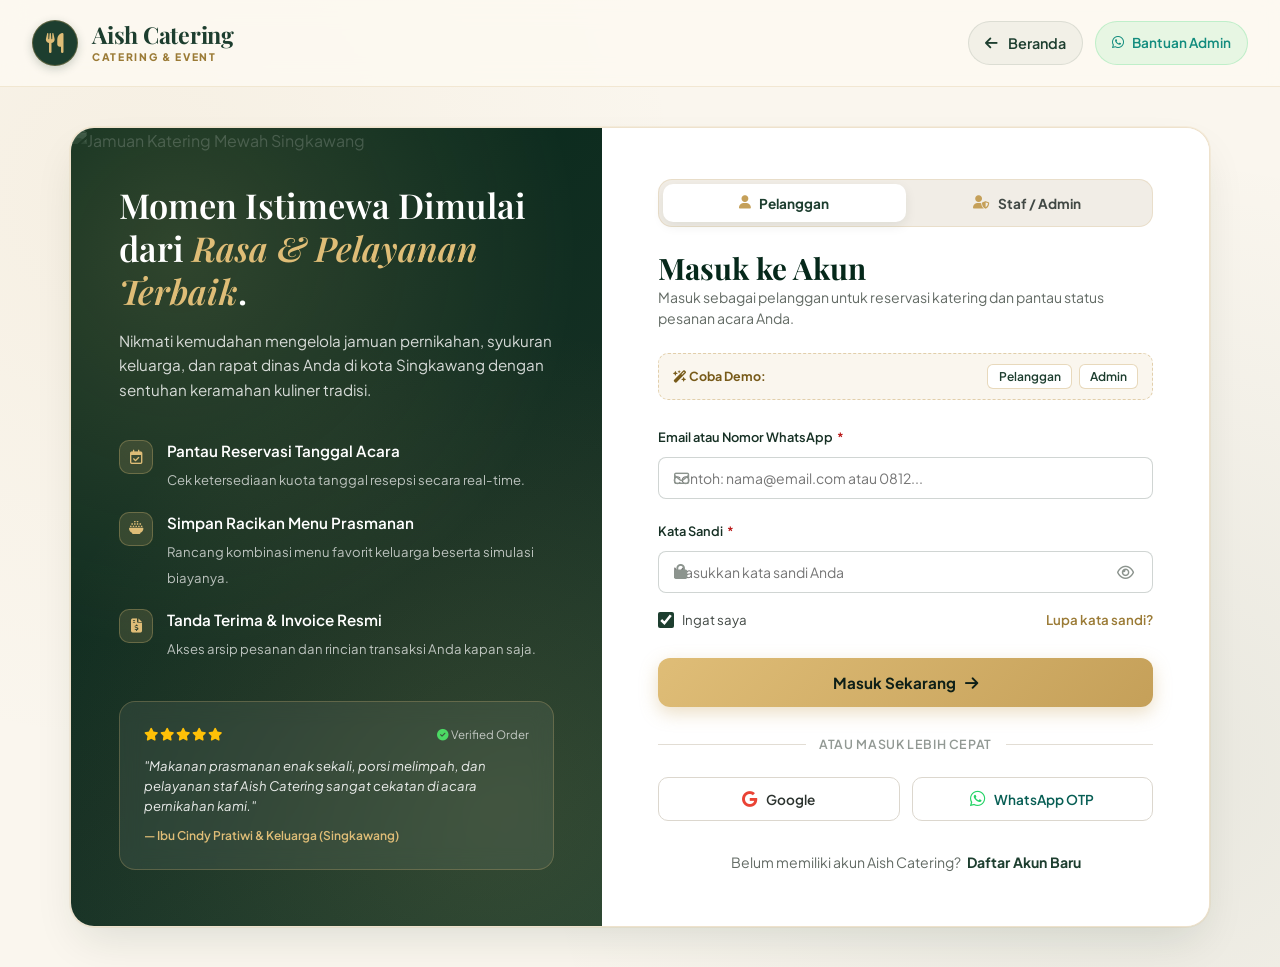
==== commit 11170f4e: "fix: hapus badge portal eksklusif di login.html" ====
--- a/login.html
+++ b/login.html
@@ -63,11 +63,6 @@
              class="auth-showcase-bg-img">
 
         <div class="auth-showcase-content">
-          <div class="auth-badge-pill">
-            <i class="fa-solid fa-crown"></i>
-            <span>Portal Eksklusif Aish Catering</span>
-          </div>
-
           <h1 class="auth-showcase-title">
             Momen Istimewa Dimulai dari <em>Rasa &amp; Pelayanan Terbaik</em>.
           </h1>
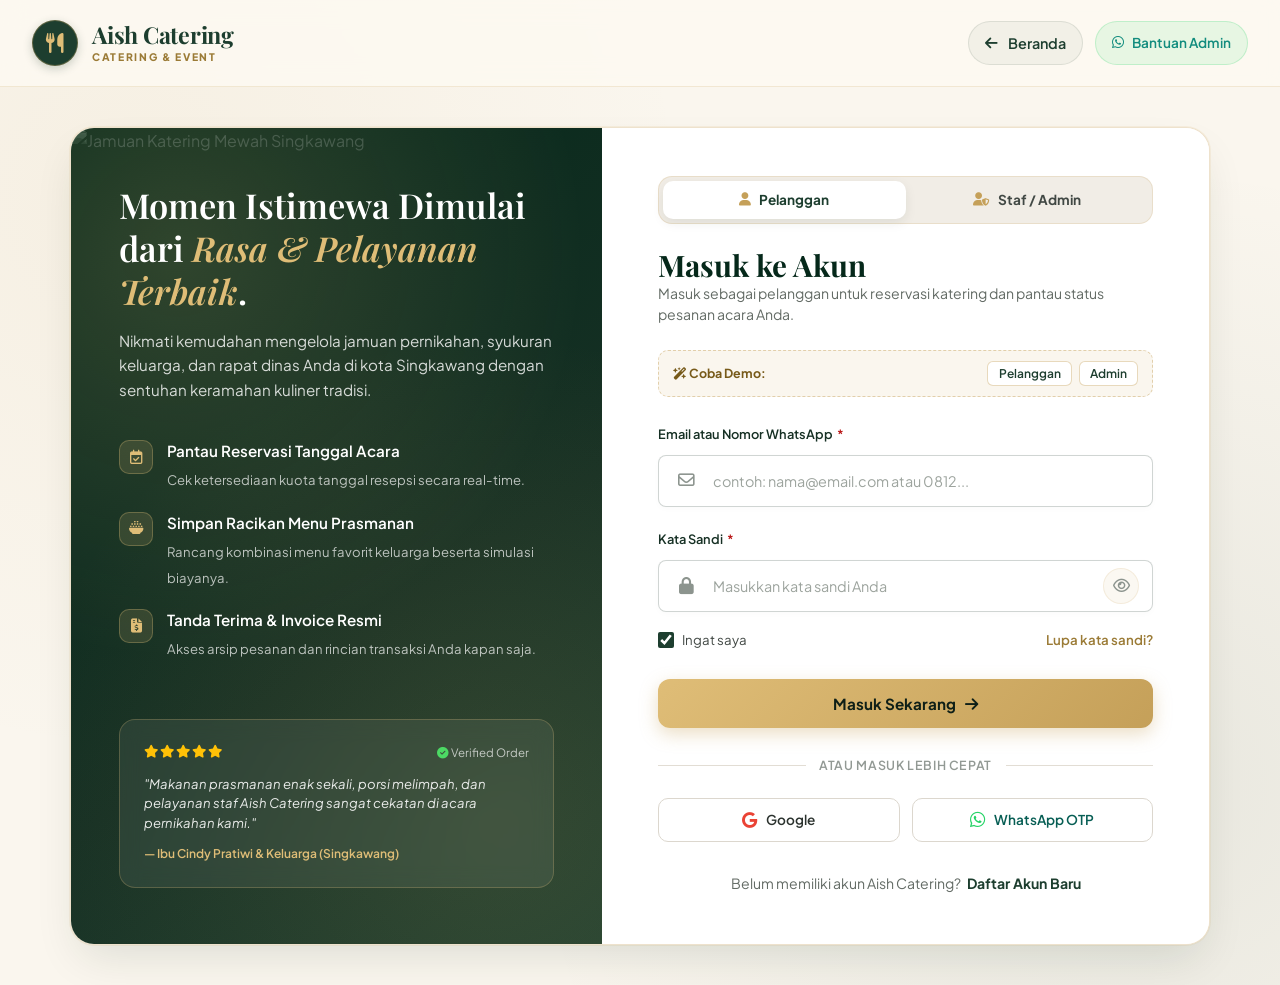
==== commit f1f74c8d: "style: perbaiki tampilan input form dan tambahkan animasi modern mewah" ====
--- a/login.html
+++ b/login.html
@@ -17,7 +17,7 @@
 
   <!-- Core Stylesheet & Auth Stylesheet -->
   <link rel="stylesheet" href="css/style.css?v=2">
-  <link rel="stylesheet" href="css/auth.css?v=1">
+  <link rel="stylesheet" href="css/auth.css?v=2">
 </head>
 <body class="auth-body">
 
@@ -433,6 +433,6 @@
   <div class="auth-toast-container" id="authToastContainer"></div>
 
   <!-- Scripts -->
-  <script src="js/auth.js?v=1"></script>
+  <script src="js/auth.js?v=2"></script>
 </body>
 </html>
--- a/css/auth.css
+++ b/css/auth.css
@@ -374,22 +374,45 @@
 .auth-form {
   display: flex;
   flex-direction: column;
-  gap: 1.15rem;
+  gap: 1.2rem;
 }
 
 .form-group {
   display: flex;
   flex-direction: column;
-  gap: 0.45rem;
+  gap: 0.5rem;
+  animation: fieldFadeIn 0.4s cubic-bezier(0.16, 1, 0.3, 1) both;
+}
+
+.form-group:nth-child(1) { animation-delay: 0.05s; }
+.form-group:nth-child(2) { animation-delay: 0.12s; }
+.form-group:nth-child(3) { animation-delay: 0.19s; }
+.form-group:nth-child(4) { animation-delay: 0.26s; }
+.form-group:nth-child(5) { animation-delay: 0.33s; }
+
+@keyframes fieldFadeIn {
+  from {
+    opacity: 0;
+    transform: translateY(8px);
+  }
+  to {
+    opacity: 1;
+    transform: translateY(0);
+  }
 }
 
 .form-label {
-  font-size: 0.85rem;
+  font-size: 0.86rem;
   font-weight: 600;
   color: var(--color-primary-night, #163024);
   display: flex;
   justify-content: space-between;
   align-items: center;
+  transition: color 0.25s ease;
+}
+
+.form-group:focus-within .form-label {
+  color: var(--color-primary-emerald, #1d3e2f);
 }
 
 .form-label .required-mark {
@@ -397,62 +420,156 @@
   margin-left: 2px;
 }
 
+/* Modern Input Container with Generous Padding & Micro-animations */
 .input-icon-wrapper {
   position: relative;
-  display: flex;
-  align-items: center;
-}
-
+  width: 100%;
+  display: flex;
+  align-items: center;
+  border-radius: 14px;
+  background: #fdfbf7;
+  transition: transform 0.28s cubic-bezier(0.16, 1, 0.3, 1);
+}
+
+.input-icon-wrapper:hover {
+  transform: translateY(-1px);
+}
+
+.input-icon-wrapper:focus-within {
+  transform: translateY(-2px);
+}
+
+/* Left Icon (Always guaranteed position & smooth scale) */
 .input-left-icon {
   position: absolute;
-  left: 1rem;
+  left: 1.15rem;
+  top: 50%;
+  transform: translateY(-50%);
   color: #8c948e;
-  font-size: 0.95rem;
+  font-size: 1.05rem;
+  width: 20px;
+  height: 20px;
+  display: flex;
+  align-items: center;
+  justify-content: center;
   pointer-events: none;
-  transition: color 0.2s ease;
-}
-
+  z-index: 3;
+  transition: all 0.3s cubic-bezier(0.16, 1, 0.3, 1);
+}
+
+.input-icon-wrapper:hover .input-left-icon {
+  color: #636b65;
+}
+
+.input-icon-wrapper:focus-within .input-left-icon {
+  color: var(--color-gold-antique, #c5a059);
+  transform: translateY(-50%) scale(1.18);
+  filter: drop-shadow(0 2px 5px rgba(197, 160, 89, 0.45));
+}
+
+/* Auth Input Element (Spacious padding prevents ANY text-icon overlap) */
 .auth-input {
   width: 100%;
-  padding: 0.85rem 1rem 0.85rem 2.85rem;
-  font-size: 0.92rem;
+  height: 52px;
+  padding: 0 1.25rem 0 3.35rem !important; /* Jarak aman pasti: teks tidak akan pernah tertutup ikon */
+  font-size: 0.94rem;
   font-family: inherit;
-  color: #1c1c17;
+  color: #1a221e;
   background: #fdfbf7;
-  border: 1.5px solid #dcd7ce;
-  border-radius: 12px;
+  border: 1.5px solid #ded8ce;
+  border-radius: 14px;
   outline: none;
+  box-sizing: border-box;
+  box-shadow: 0 2px 6px rgba(5, 40, 26, 0.02);
+  transition: all 0.28s cubic-bezier(0.16, 1, 0.3, 1);
+}
+
+.auth-input::placeholder {
+  color: #9da49e;
+  font-size: 0.9rem;
   transition: all 0.25s ease;
 }
 
-.auth-input.has-toggle {
-  padding-right: 2.85rem;
+.auth-input:hover {
+  border-color: #c5a059;
 }
 
 .auth-input:focus {
   background: #ffffff;
   border-color: var(--color-gold-antique, #c5a059);
-  box-shadow: 0 0 0 3.5px rgba(197, 160, 89, 0.18);
-}
-
-.input-icon-wrapper:focus-within .input-left-icon {
-  color: var(--color-gold-antique, #c5a059);
-}
-
+  box-shadow: 0 10px 25px -4px rgba(29, 62, 47, 0.10), 
+              0 0 0 4px rgba(197, 160, 89, 0.20);
+}
+
+.auth-input:focus::placeholder {
+  opacity: 0.6;
+  transform: translateX(4px);
+}
+
+/* Has right toggle button (Eye) */
+.auth-input.has-toggle {
+  padding-right: 3.4rem !important;
+}
+
+/* Expanding Gradient Bottom Accent on Focus */
+.input-icon-wrapper::after {
+  content: '';
+  position: absolute;
+  bottom: 0;
+  left: 50%;
+  width: 0%;
+  height: 2.5px;
+  background: linear-gradient(90deg, #1d3e2f 0%, #c5a059 50%, #1d3e2f 100%);
+  border-radius: 0 0 14px 14px;
+  transition: width 0.35s cubic-bezier(0.16, 1, 0.3, 1);
+  transform: translateX(-50%);
+  pointer-events: none;
+  z-index: 4;
+}
+
+.input-icon-wrapper:focus-within::after {
+  width: calc(100% - 24px);
+}
+
+/* Interactive Password Toggle Button with Circular Pill & Rotation Animation */
 .password-toggle-btn {
   position: absolute;
   right: 0.85rem;
-  background: none;
-  border: none;
+  top: 50%;
+  transform: translateY(-50%);
+  background: rgba(197, 160, 89, 0.08);
+  border: 1px solid rgba(197, 160, 89, 0.15);
   color: #8c948e;
   font-size: 0.95rem;
   cursor: pointer;
-  padding: 0.35rem;
-  border-radius: 6px;
-  transition: color 0.2s ease;
+  width: 36px;
+  height: 36px;
+  border-radius: 50%;
+  display: flex;
+  align-items: center;
+  justify-content: center;
+  transition: all 0.25s cubic-bezier(0.16, 1, 0.3, 1);
+  z-index: 3;
 }
 
 .password-toggle-btn:hover {
+  background: rgba(197, 160, 89, 0.22);
+  border-color: rgba(197, 160, 89, 0.4);
+  color: var(--color-primary-emerald, #1d3e2f);
+  transform: translateY(-50%) scale(1.1);
+  box-shadow: 0 4px 12px rgba(197, 160, 89, 0.25);
+}
+
+.password-toggle-btn:active {
+  transform: translateY(-50%) scale(0.92);
+}
+
+.password-toggle-btn i {
+  transition: transform 0.3s cubic-bezier(0.34, 1.56, 0.64, 1);
+}
+
+.password-toggle-btn.toggled i {
+  transform: rotate(360deg);
   color: var(--color-primary-emerald, #1d3e2f);
 }
 
